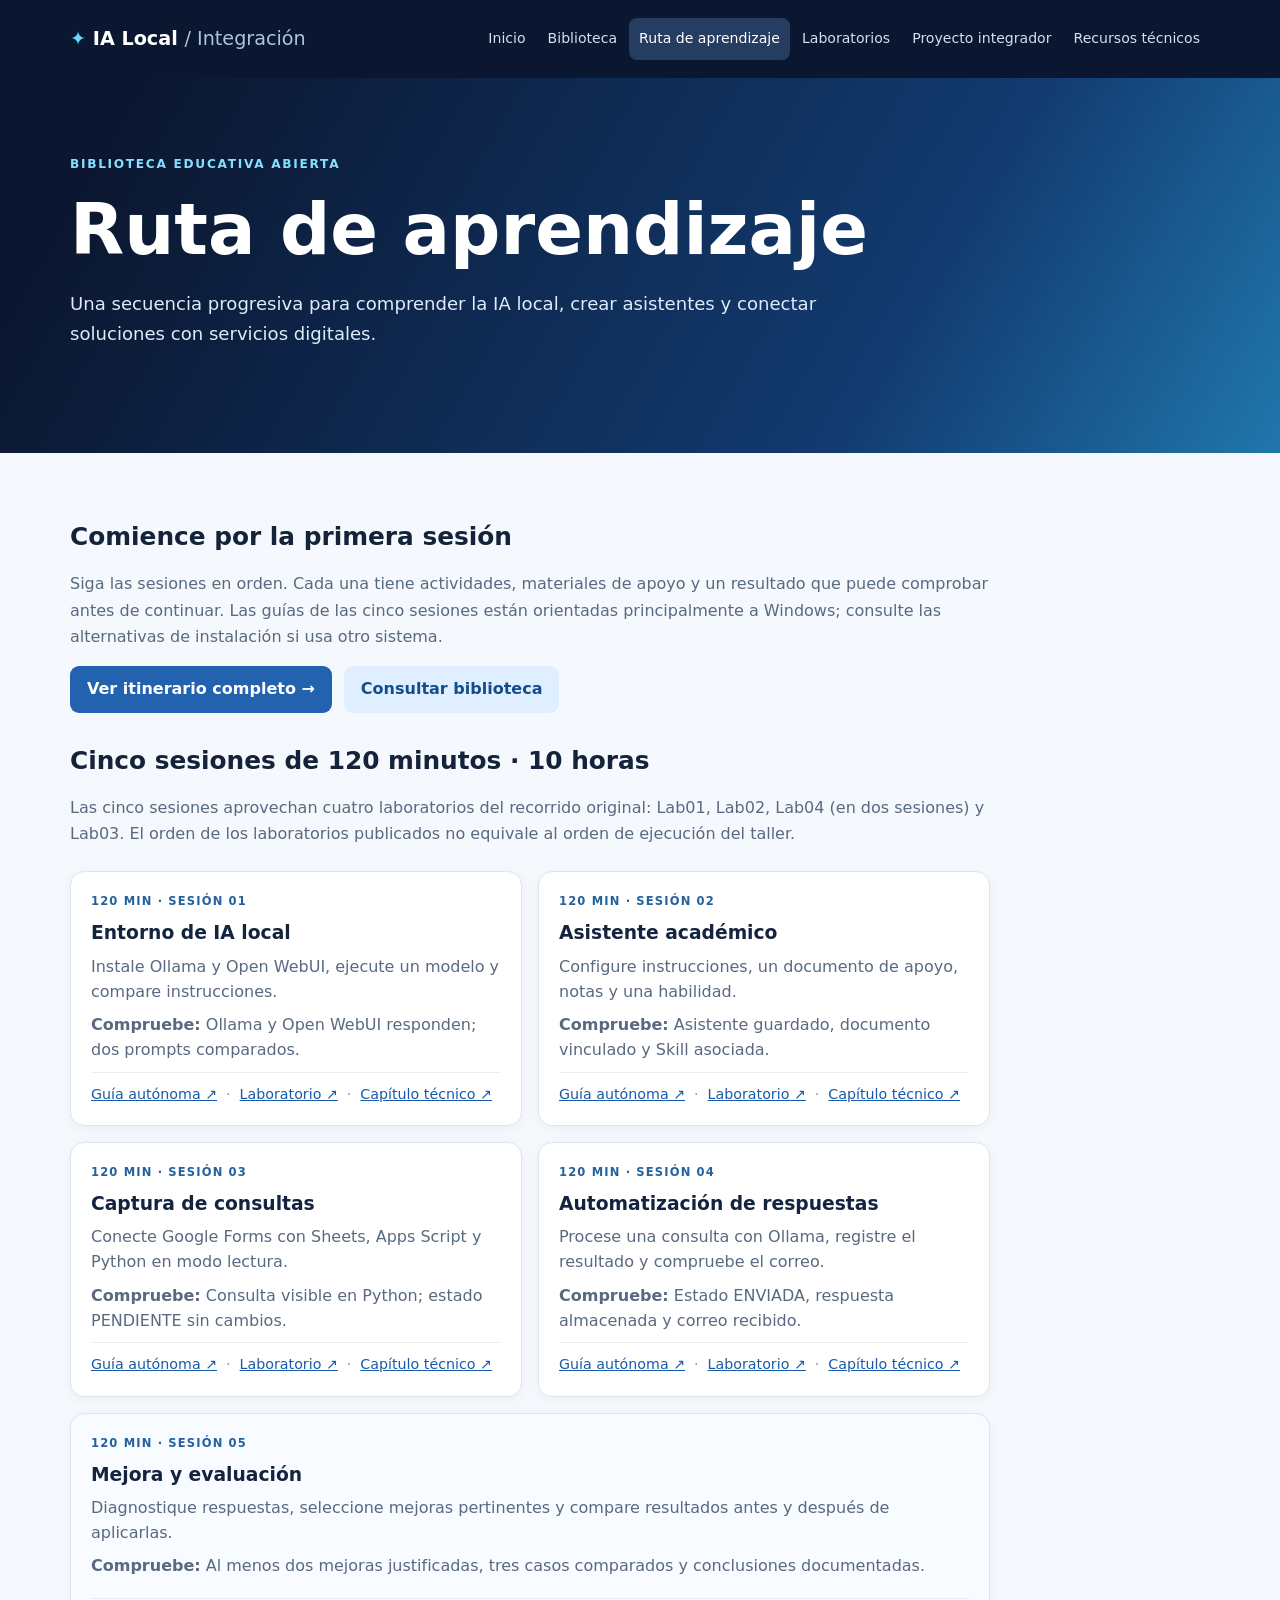
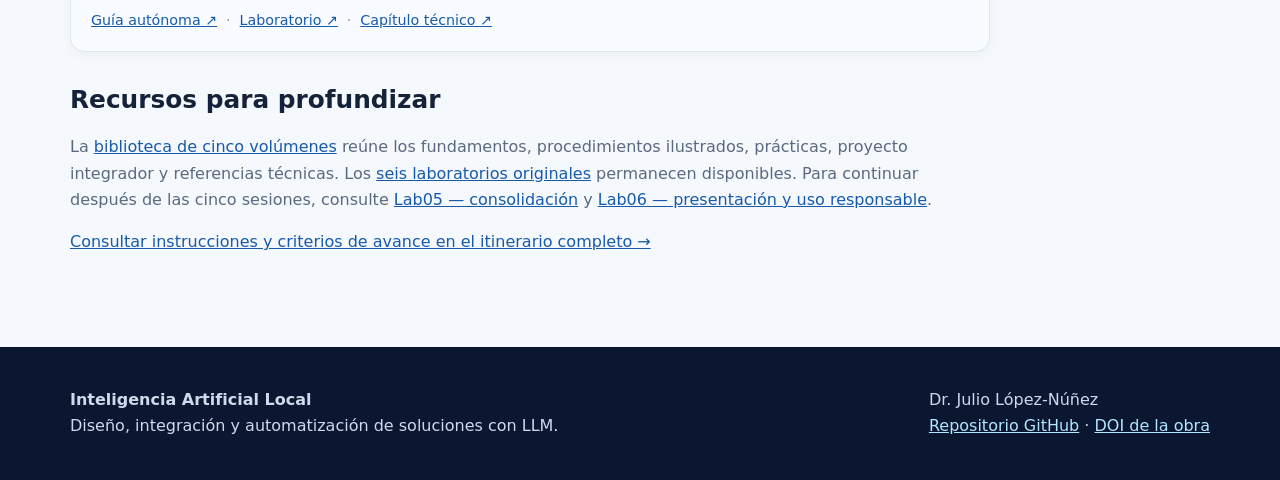
==== docs/aprendizaje.html @ 941df7d4 "docs(pages): feature standalone step-by-step session one guide" ====
<!doctype html>
<html lang="es"><head><meta charset="utf-8"><meta name="viewport" content="width=device-width,initial-scale=1">
<meta name="description" content="Inteligencia Artificial Local: manuales, laboratorios y guías para crear asistentes LLM con Ollama, Python y Google Workspace.">
<title>Ruta de aprendizaje | Inteligencia Artificial Local</title><link rel="stylesheet" href="assets/css/styles.css"></head><body>
<a class="skip" href="#main">Saltar al contenido</a>
<header class="site-header"><div class="wrap top"><a class="brand" href="index.html"><span class="logo">✦</span> IA Local <span class="mutedbrand">/ Integración</span></a><button class="toggle" aria-controls="nav" aria-expanded="false">Menú ☰</button><nav id="nav" aria-label="Navegación principal"><a href="index.html" >Inicio</a><a href="biblioteca.html" >Biblioteca</a><a href="aprendizaje.html" aria-current="page">Ruta de aprendizaje</a><a href="laboratorios.html" >Laboratorios</a><a href="proyecto.html" >Proyecto integrador</a><a href="recursos.html" >Recursos técnicos</a></nav></div></header>
<main id="main"><section class="hero"><div class="wrap"><span class="kicker">BIBLIOTECA EDUCATIVA ABIERTA</span><h1>Ruta de aprendizaje</h1><p>Una secuencia progresiva para comprender la IA local, crear asistentes y conectar soluciones con servicios digitales.</p></div></section><div class="wrap content">
<section class="intro"><h2>Comience por la primera sesión</h2><p>Siga las sesiones en orden. Cada una tiene actividades, materiales de apoyo y un resultado que puede comprobar antes de continuar. Las guías de las cinco sesiones están orientadas principalmente a Windows; consulte las alternativas de instalación si usa otro sistema.</p><div class="buttons"><a class="btn" href="https://github.com/juliopez/ia-local-integracion/blob/main/EMPEZAR_AQUI.md" target="_blank" rel="noopener noreferrer">Ver itinerario completo →</a><a class="btn alt" href="biblioteca.html">Consultar biblioteca</a></div></section>
<section class="intro" aria-labelledby="sesiones"><h2 id="sesiones">Cinco sesiones de 120 minutos · 10 horas</h2><p>Las cinco sesiones aprovechan cuatro laboratorios del recorrido original: Lab01, Lab02, Lab04 (en dos sesiones) y Lab03. El orden de los laboratorios publicados no equivale al orden de ejecución del taller.</p><div class="intensive-grid"><article class="intensive-card"><span class="intensive-num">120 MIN · SESIÓN 01</span><h3>Entorno de IA local</h3><p>Instale Ollama y Open WebUI, ejecute un modelo y compare instrucciones.</p><p><strong>Compruebe:</strong> Ollama y Open WebUI responden; dos prompts comparados.</p><p class="intensive-links links-row"><a href="https://github.com/juliopez/ia-local-integracion/blob/main/vol3_laboratorios/Guia_Autonoma_Sesion01_Windows_Paso_a_Paso.md" target="_blank" rel="noopener noreferrer">Guía autónoma ↗</a> <span class="link-sep" aria-hidden="true">·</span> <a href="https://github.com/juliopez/ia-local-integracion/blob/main/vol3_laboratorios/Lab01.md" target="_blank" rel="noopener noreferrer">Laboratorio ↗</a> <span class="link-sep" aria-hidden="true">·</span> <a href="https://github.com/juliopez/ia-local-integracion/blob/main/vol2_manual_tecnico/cap04_mt.md" target="_blank" rel="noopener noreferrer">Capítulo técnico ↗</a></p></article>
<article class="intensive-card"><span class="intensive-num">120 MIN · SESIÓN 02</span><h3>Asistente académico</h3><p>Configure instrucciones, un documento de apoyo, notas y una habilidad.</p><p><strong>Compruebe:</strong> Asistente guardado, documento vinculado y Skill asociada.</p><p class="intensive-links links-row"><a href="https://github.com/juliopez/ia-local-integracion/blob/main/vol3_laboratorios/Guia_Autonoma_Windows_Sesiones01_02.md" target="_blank" rel="noopener noreferrer">Guía autónoma ↗</a> <span class="link-sep" aria-hidden="true">·</span> <a href="https://github.com/juliopez/ia-local-integracion/blob/main/vol3_laboratorios/Lab02.md" target="_blank" rel="noopener noreferrer">Laboratorio ↗</a> <span class="link-sep" aria-hidden="true">·</span> <a href="https://github.com/juliopez/ia-local-integracion/blob/main/vol2_manual_tecnico/cap05_mt.md" target="_blank" rel="noopener noreferrer">Capítulo técnico ↗</a></p></article>
<article class="intensive-card"><span class="intensive-num">120 MIN · SESIÓN 03</span><h3>Captura de consultas</h3><p>Conecte Google Forms con Sheets, Apps Script y Python en modo lectura.</p><p><strong>Compruebe:</strong> Consulta visible en Python; estado PENDIENTE sin cambios.</p><p class="intensive-links links-row"><a href="https://github.com/juliopez/ia-local-integracion/blob/main/vol3_laboratorios/Guia_Autonoma_Sesion03_Windows.md" target="_blank" rel="noopener noreferrer">Guía autónoma ↗</a> <span class="link-sep" aria-hidden="true">·</span> <a href="https://github.com/juliopez/ia-local-integracion/blob/main/vol3_laboratorios/Lab04.md" target="_blank" rel="noopener noreferrer">Laboratorio ↗</a> <span class="link-sep" aria-hidden="true">·</span> <a href="https://github.com/juliopez/ia-local-integracion/blob/main/vol2_manual_tecnico/cap07_mt.md" target="_blank" rel="noopener noreferrer">Capítulo técnico ↗</a></p></article>
<article class="intensive-card"><span class="intensive-num">120 MIN · SESIÓN 04</span><h3>Automatización de respuestas</h3><p>Procese una consulta con Ollama, registre el resultado y compruebe el correo.</p><p><strong>Compruebe:</strong> Estado ENVIADA, respuesta almacenada y correo recibido.</p><p class="intensive-links links-row"><a href="https://github.com/juliopez/ia-local-integracion/blob/main/vol3_laboratorios/Guia_Autonoma_Sesion04_Windows.md" target="_blank" rel="noopener noreferrer">Guía autónoma ↗</a> <span class="link-sep" aria-hidden="true">·</span> <a href="https://github.com/juliopez/ia-local-integracion/blob/main/vol3_laboratorios/Lab04.md" target="_blank" rel="noopener noreferrer">Laboratorio ↗</a> <span class="link-sep" aria-hidden="true">·</span> <a href="https://github.com/juliopez/ia-local-integracion/blob/main/vol2_manual_tecnico/cap08_mt.md" target="_blank" rel="noopener noreferrer">Capítulo técnico ↗</a></p></article>
<article class="intensive-card final-session"><span class="intensive-num">120 MIN · SESIÓN 05</span><h3>Mejora y evaluación</h3><p>Diagnostique respuestas, seleccione mejoras pertinentes y compare resultados antes y después de aplicarlas.</p><p><strong>Compruebe:</strong> Al menos dos mejoras justificadas, tres casos comparados y conclusiones documentadas.</p><p class="intensive-links links-row"><a href="https://github.com/juliopez/ia-local-integracion/blob/main/vol3_laboratorios/Guia_Autonoma_Sesion05_Windows.md" target="_blank" rel="noopener noreferrer">Guía autónoma ↗</a> <span class="link-sep" aria-hidden="true">·</span> <a href="https://github.com/juliopez/ia-local-integracion/blob/main/vol3_laboratorios/Lab03.md" target="_blank" rel="noopener noreferrer">Laboratorio ↗</a> <span class="link-sep" aria-hidden="true">·</span> <a href="https://github.com/juliopez/ia-local-integracion/blob/main/vol2_manual_tecnico/cap06_mt.md" target="_blank" rel="noopener noreferrer">Capítulo técnico ↗</a></p></article></div></section>
<section class="intro"><h2>Recursos para profundizar</h2><p>La <a href="biblioteca.html">biblioteca de cinco volúmenes</a> reúne los fundamentos, procedimientos ilustrados, prácticas, proyecto integrador y referencias técnicas. Los <a href="laboratorios.html">seis laboratorios originales</a> permanecen disponibles. Para continuar después de las cinco sesiones, consulte <a href="https://github.com/juliopez/ia-local-integracion/blob/main/vol3_laboratorios/Lab05.md">Lab05 — consolidación</a> y <a href="https://github.com/juliopez/ia-local-integracion/blob/main/vol3_laboratorios/Lab06.md">Lab06 — presentación y uso responsable</a>.</p><p><a href="https://github.com/juliopez/ia-local-integracion/blob/main/EMPEZAR_AQUI.md">Consultar instrucciones y criterios de avance en el itinerario completo →</a></p></section>
</div></main>
<footer><div class="wrap foot"><p><strong>Inteligencia Artificial Local</strong><br>Diseño, integración y automatización de soluciones con LLM.</p><p>Dr. Julio López-Núñez<br><a href="https://github.com/juliopez/ia-local-integracion">Repositorio GitHub</a> · <a href="https://doi.org/10.5281/zenodo.21877028">DOI de la obra</a></p></div></footer><script src="assets/js/main.js" defer></script></body></html>
---- docs/assets/css/styles.css ----
:root{--navy:#0b1730;--blue:#2057a8;--bright:#55cbef;--ink:#14223a;--muted:#596a80;--border:#dfe7f1;--paper:#fff;--bg:#f5f8fc}*{box-sizing:border-box}html{scroll-behavior:smooth}body{margin:0;font:16px/1.65 system-ui,-apple-system,BlinkMacSystemFont,"Segoe UI",sans-serif;background:var(--bg);color:var(--ink)}a{color:#175aab}a:hover{text-decoration-thickness:2px}.wrap{width:min(1140px,calc(100% - 40px));margin:auto}.skip{position:absolute;left:-9999px;top:0;background:white;padding:12px;z-index:10}.skip:focus{left:12px}.site-header{background:#0b1730;color:#fff}.top{display:flex;align-items:center;justify-content:space-between;min-height:78px;gap:12px}.brand{text-decoration:none;color:white;white-space:nowrap;font-size:1.2rem;font-weight:800}.logo{color:#68d6ff}.mutedbrand{color:#abc4df;font-weight:500}nav{display:flex;flex-wrap:wrap;gap:2px}nav a{color:#d2dff0;padding:9px 10px;text-decoration:none;border-radius:8px;font-size:.88rem}nav a:hover,nav a[aria-current=page]{background:#243d61;color:white}.toggle{display:none;border:1px solid #536e90;color:white;background:#223a5b;padding:8px 12px;border-radius:8px;font:inherit}.hero{background:linear-gradient(120deg,#0b1730 10%,#123b70 70%,#2077ac);padding:72px 0 86px;color:white}.kicker,.eyebrow{font-size:.76rem;letter-spacing:.14em;font-weight:800;text-transform:uppercase}.kicker{color:#85dfff}.eyebrow{color:#3172ba}.hero h1{font-size:clamp(2.35rem,5.5vw,4.4rem);line-height:1.15;max-width:960px;margin:14px 0}.hero p{font-size:1.13rem;max-width:775px;color:#deebf8}.content{padding:36px 0 75px}h2{font-size:1.55rem;line-height:1.25;margin:33px 0 18px}h3{font-size:1.2rem;line-height:1.3;margin:8px 0}.lead{font-size:1.1rem;max-width:850px}.intro{max-width:920px}.intro p,.card p,.step p{color:var(--muted)}.btn,.cta{display:inline-block;font-weight:750;text-decoration:none}.btn{background:#2362af;color:white;padding:10px 17px;border-radius:9px}.btn.alt{background:#e0efff;color:#144e8a}.btn.sm{padding:8px 12px;font-size:.9rem}.buttons{display:flex;flex-wrap:wrap;gap:12px}.cards{display:grid;grid-template-columns:repeat(3,minmax(0,1fr));gap:18px}.card,.note,.resource,.volume,.step,.metrics{background:var(--paper);border:1px solid var(--border);border-radius:16px;box-shadow:0 6px 20px #15284809}.card{padding:23px;display:flex;flex-direction:column}.card p{flex:1}.cta{margin-top:auto}.card:hover{box-shadow:0 12px 24px #1533541a;transform:translateY(-2px);transition:.2s}.metrics{display:flex;justify-content:space-around;gap:10px;padding:22px;margin:28px 0}.metrics>div{display:flex;flex-direction:column;text-align:center}.metrics strong{font-size:2rem;line-height:1.2;color:#195ea9}.metrics span{color:var(--muted);font-size:.88rem}.volume{padding:23px;margin:20px 0 30px}.volumehead{display:flex;align-items:center;gap:25px}.volumehead img{width:145px;max-height:220px;object-fit:contain;border-radius:8px}.volumehead h2{margin:5px 0}.resources{display:grid;grid-template-columns:repeat(2,minmax(0,1fr));gap:12px;margin-top:20px}.resource{padding:13px 15px}.resource a{font-weight:650;text-decoration:none}.resource a:hover{text-decoration:underline}.step{padding:20px;display:flex;gap:23px;margin:14px 0;align-items:start}.step h2{margin:0}.number{flex:none;background:#e3f2ff;color:#1461a9;font-weight:850;border-radius:12px;padding:11px}.note{background:#e7f3ff;padding:20px;margin:25px 0}.project li{padding:7px 0}footer{background:#0b1730;color:#ccdaeb;padding:24px 0}footer a{color:#b0e6ff}.foot{display:flex;flex-wrap:wrap;justify-content:space-between;gap:22px}@media(max-width:1000px){.top{flex-wrap:wrap;padding:14px 0}.toggle{display:block;margin-left:auto}nav{width:100%;display:none;flex-direction:column}nav.open{display:flex}.cards{grid-template-columns:repeat(2,minmax(0,1fr))}}@media(max-width:650px){.hero{padding:48px 0}.cards,.resources{grid-template-columns:1fr}.volumehead{align-items:flex-start;flex-direction:column}.metrics{flex-wrap:wrap}.metrics>div{min-width:85px}.step{gap:12px}}

/* Ruta intensiva de cinco sesiones: tarjetas responsive independientes */
.intensive-grid{display:grid;grid-template-columns:repeat(2,minmax(0,1fr));gap:16px;margin:24px 0 18px}
.intensive-card{padding:20px;border:1px solid #dce5f0;border-radius:14px;background:#fff;box-shadow:0 3px 14px rgba(24,47,83,.04);display:flex;flex-direction:column;gap:9px;min-width:0}
.intensive-num{font-size:.72rem;letter-spacing:.1em;font-weight:800;color:#24619d}
.intensive-card h3{font-size:1.17rem;line-height:1.35;margin:0;color:#15243e}
.intensive-card p{margin:0;line-height:1.55}
.intensive-links{margin-top:auto!important;padding-top:10px;display:flex;flex-direction:column;gap:5px;border-top:1px solid #e9edf4;font-size:.89rem}
.intensive-links span{color:#63758a}
.intensive-footnote{font-size:.93rem;color:#596a80}
@media(max-width:640px){.intensive-grid{grid-template-columns:1fr}.intensive-card{padding:17px}}

/* Mejoras de navegación y presentación del itinerario */
.intensive-links.links-row{display:flex;flex-flow:row wrap;align-items:center;gap:5px 9px}
.links-row .link-sep{color:#8494a9}
.final-session{grid-column:1/-1;background:#f8fbff}
.final-session .intensive-links{margin-top:10px!important}
@media(max-width:640px){.final-session{grid-column:auto}.intensive-links.links-row{gap:4px 8px}}

/* Tabla compacta para modos de ejecución en Recursos técnicos */
.table-scroll{overflow-x:auto;margin:16px 0 20px}
.mode-table{width:100%;border-collapse:collapse;background:#fff;font-size:.93rem;line-height:1.5}
.mode-table th,.mode-table td{padding:12px 14px;text-align:left;vertical-align:top;border:1px solid var(--border)}
.mode-table th{background:#e8f1fb;color:var(--ink);font-weight:750}
.mode-table code{white-space:nowrap;font-size:.88em}
@media(max-width:640px){.mode-table{min-width:600px}}
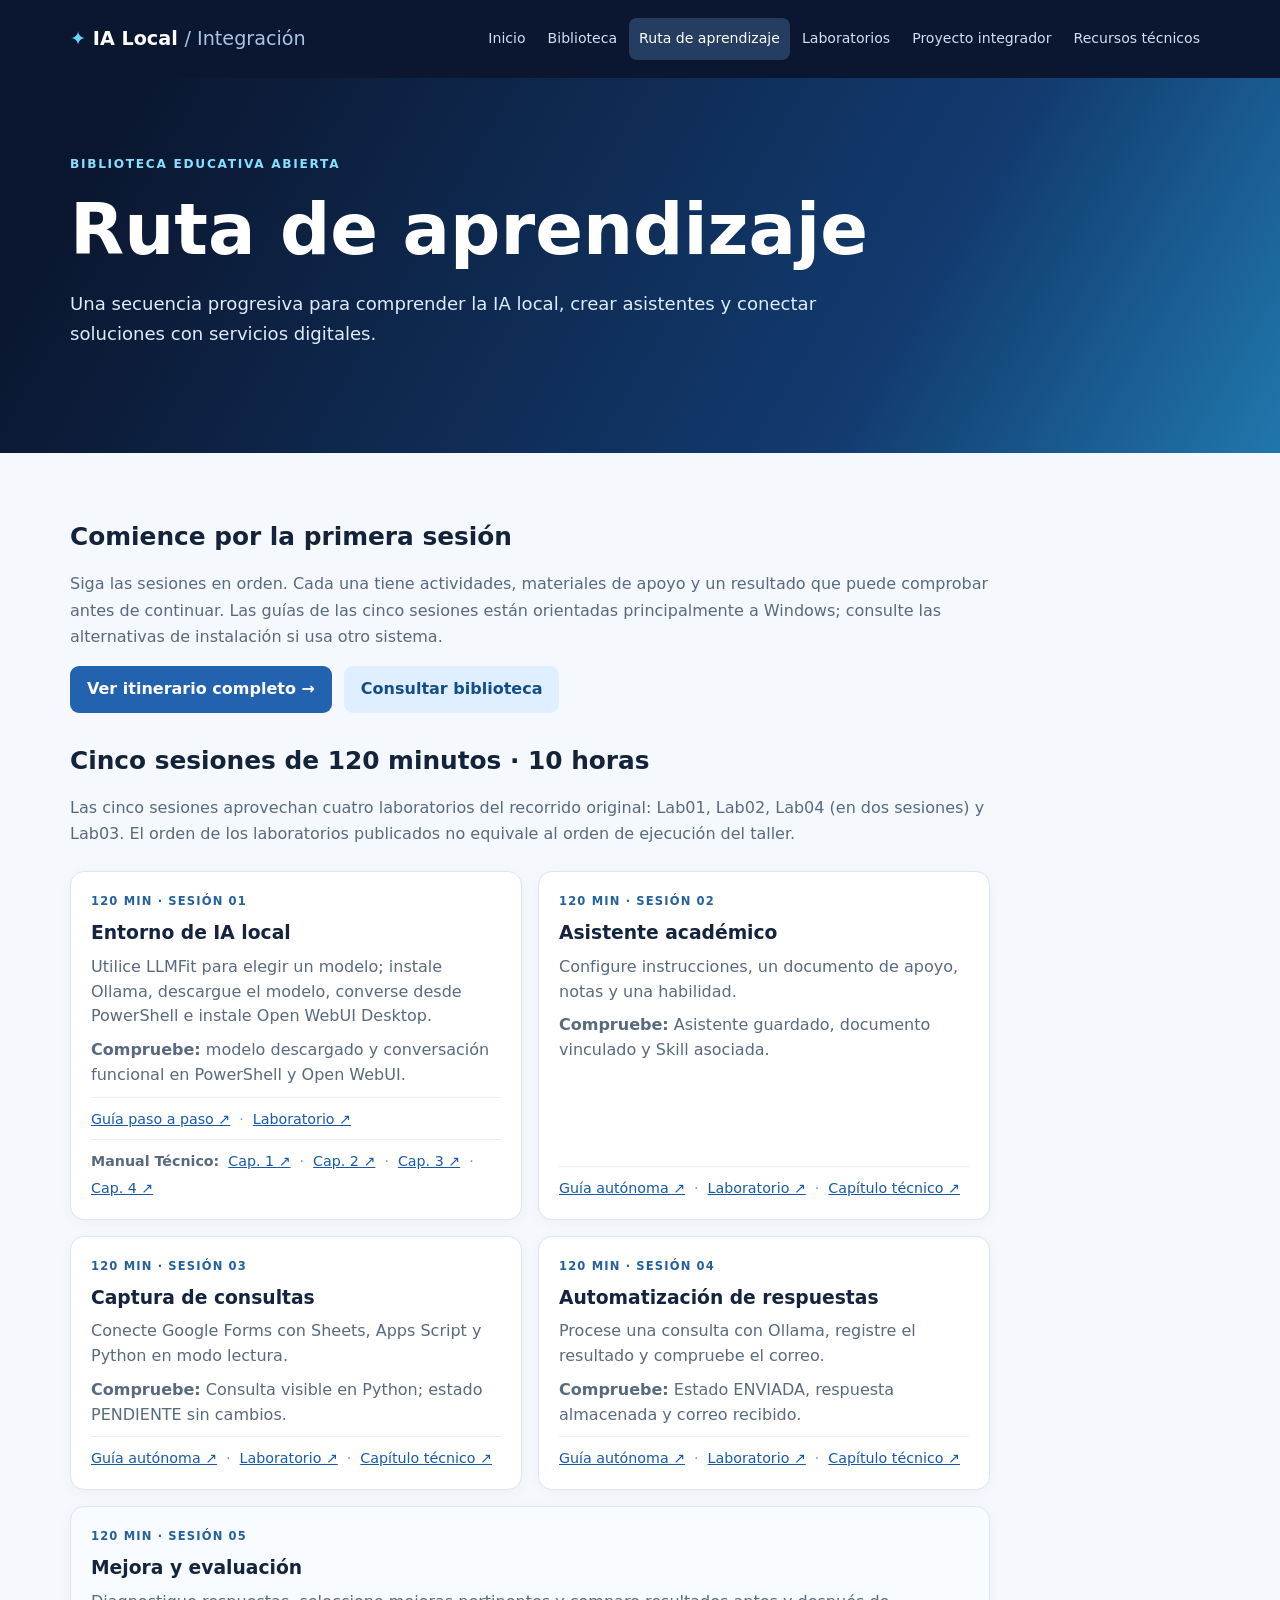
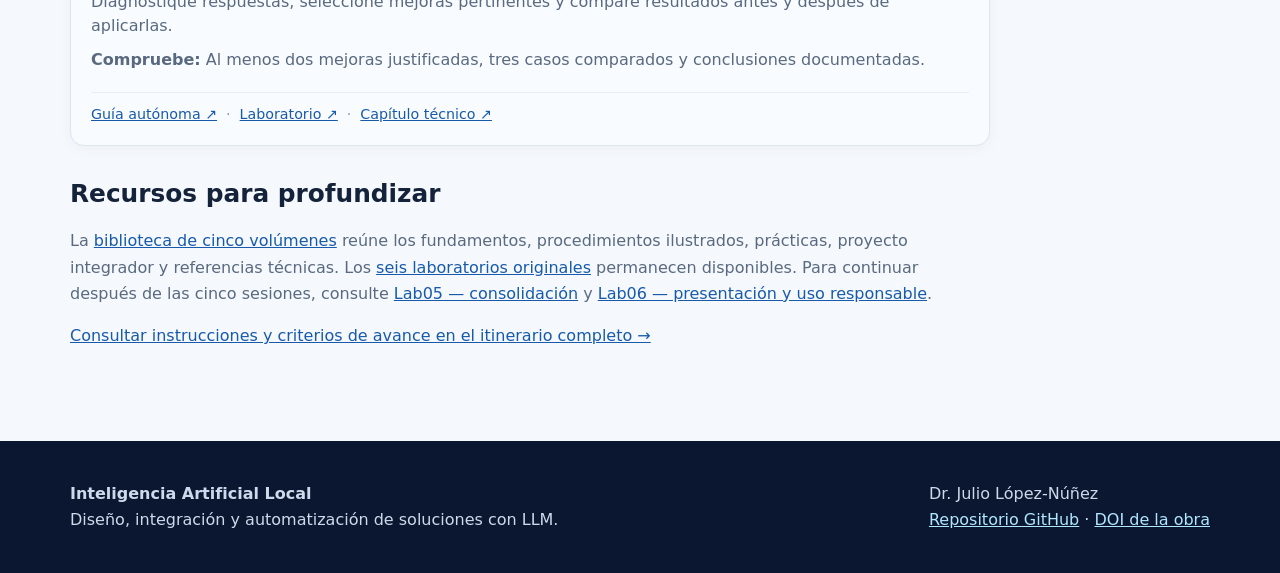
==== commit 26a8db6d: "docs(pages): align session 1 with six-stage walkthrough and technical chapters 1-4" ====
--- a/docs/aprendizaje.html
+++ b/docs/aprendizaje.html
@@ -6,7 +6,7 @@
 <header class="site-header"><div class="wrap top"><a class="brand" href="index.html"><span class="logo">✦</span> IA Local <span class="mutedbrand">/ Integración</span></a><button class="toggle" aria-controls="nav" aria-expanded="false">Menú ☰</button><nav id="nav" aria-label="Navegación principal"><a href="index.html" >Inicio</a><a href="biblioteca.html" >Biblioteca</a><a href="aprendizaje.html" aria-current="page">Ruta de aprendizaje</a><a href="laboratorios.html" >Laboratorios</a><a href="proyecto.html" >Proyecto integrador</a><a href="recursos.html" >Recursos técnicos</a></nav></div></header>
 <main id="main"><section class="hero"><div class="wrap"><span class="kicker">BIBLIOTECA EDUCATIVA ABIERTA</span><h1>Ruta de aprendizaje</h1><p>Una secuencia progresiva para comprender la IA local, crear asistentes y conectar soluciones con servicios digitales.</p></div></section><div class="wrap content">
 <section class="intro"><h2>Comience por la primera sesión</h2><p>Siga las sesiones en orden. Cada una tiene actividades, materiales de apoyo y un resultado que puede comprobar antes de continuar. Las guías de las cinco sesiones están orientadas principalmente a Windows; consulte las alternativas de instalación si usa otro sistema.</p><div class="buttons"><a class="btn" href="https://github.com/juliopez/ia-local-integracion/blob/main/EMPEZAR_AQUI.md" target="_blank" rel="noopener noreferrer">Ver itinerario completo →</a><a class="btn alt" href="biblioteca.html">Consultar biblioteca</a></div></section>
-<section class="intro" aria-labelledby="sesiones"><h2 id="sesiones">Cinco sesiones de 120 minutos · 10 horas</h2><p>Las cinco sesiones aprovechan cuatro laboratorios del recorrido original: Lab01, Lab02, Lab04 (en dos sesiones) y Lab03. El orden de los laboratorios publicados no equivale al orden de ejecución del taller.</p><div class="intensive-grid"><article class="intensive-card"><span class="intensive-num">120 MIN · SESIÓN 01</span><h3>Entorno de IA local</h3><p>Instale Ollama y Open WebUI, ejecute un modelo y compare instrucciones.</p><p><strong>Compruebe:</strong> Ollama y Open WebUI responden; dos prompts comparados.</p><p class="intensive-links links-row"><a href="https://github.com/juliopez/ia-local-integracion/blob/main/vol3_laboratorios/Guia_Autonoma_Sesion01_Windows_Paso_a_Paso.md" target="_blank" rel="noopener noreferrer">Guía autónoma ↗</a> <span class="link-sep" aria-hidden="true">·</span> <a href="https://github.com/juliopez/ia-local-integracion/blob/main/vol3_laboratorios/Lab01.md" target="_blank" rel="noopener noreferrer">Laboratorio ↗</a> <span class="link-sep" aria-hidden="true">·</span> <a href="https://github.com/juliopez/ia-local-integracion/blob/main/vol2_manual_tecnico/cap04_mt.md" target="_blank" rel="noopener noreferrer">Capítulo técnico ↗</a></p></article>
+<section class="intro" aria-labelledby="sesiones"><h2 id="sesiones">Cinco sesiones de 120 minutos · 10 horas</h2><p>Las cinco sesiones aprovechan cuatro laboratorios del recorrido original: Lab01, Lab02, Lab04 (en dos sesiones) y Lab03. El orden de los laboratorios publicados no equivale al orden de ejecución del taller.</p><div class="intensive-grid"><article class="intensive-card"><span class="intensive-num">120 MIN · SESIÓN 01</span><h3>Entorno de IA local</h3><p>Utilice LLMFit para elegir un modelo; instale Ollama, descargue el modelo, converse desde PowerShell e instale Open WebUI Desktop.</p><p><strong>Compruebe:</strong> modelo descargado y conversación funcional en PowerShell y Open WebUI.</p><p class="intensive-links links-row"><a href="https://github.com/juliopez/ia-local-integracion/blob/main/vol3_laboratorios/Guia_Autonoma_Sesion01_Windows_Paso_a_Paso.md" target="_blank" rel="noopener noreferrer">Guía paso a paso ↗</a> <span class="link-sep" aria-hidden="true">·</span> <a href="https://github.com/juliopez/ia-local-integracion/blob/main/vol3_laboratorios/Lab01.md" target="_blank" rel="noopener noreferrer">Laboratorio ↗</a> </p><p class="intensive-links links-row"><strong>Manual Técnico:</strong> <a href="https://github.com/juliopez/ia-local-integracion/blob/main/vol2_manual_tecnico/cap01_mt.md" target="_blank" rel="noopener noreferrer">Cap. 1 ↗</a> <span class="link-sep" aria-hidden="true">·</span> <a href="https://github.com/juliopez/ia-local-integracion/blob/main/vol2_manual_tecnico/cap02_mt.md" target="_blank" rel="noopener noreferrer">Cap. 2 ↗</a> <span class="link-sep" aria-hidden="true">·</span> <a href="https://github.com/juliopez/ia-local-integracion/blob/main/vol2_manual_tecnico/cap03_mt.md" target="_blank" rel="noopener noreferrer">Cap. 3 ↗</a> <span class="link-sep" aria-hidden="true">·</span> <a href="https://github.com/juliopez/ia-local-integracion/blob/main/vol2_manual_tecnico/cap04_mt.md" target="_blank" rel="noopener noreferrer">Cap. 4 ↗</a></p></article>
 <article class="intensive-card"><span class="intensive-num">120 MIN · SESIÓN 02</span><h3>Asistente académico</h3><p>Configure instrucciones, un documento de apoyo, notas y una habilidad.</p><p><strong>Compruebe:</strong> Asistente guardado, documento vinculado y Skill asociada.</p><p class="intensive-links links-row"><a href="https://github.com/juliopez/ia-local-integracion/blob/main/vol3_laboratorios/Guia_Autonoma_Windows_Sesiones01_02.md" target="_blank" rel="noopener noreferrer">Guía autónoma ↗</a> <span class="link-sep" aria-hidden="true">·</span> <a href="https://github.com/juliopez/ia-local-integracion/blob/main/vol3_laboratorios/Lab02.md" target="_blank" rel="noopener noreferrer">Laboratorio ↗</a> <span class="link-sep" aria-hidden="true">·</span> <a href="https://github.com/juliopez/ia-local-integracion/blob/main/vol2_manual_tecnico/cap05_mt.md" target="_blank" rel="noopener noreferrer">Capítulo técnico ↗</a></p></article>
 <article class="intensive-card"><span class="intensive-num">120 MIN · SESIÓN 03</span><h3>Captura de consultas</h3><p>Conecte Google Forms con Sheets, Apps Script y Python en modo lectura.</p><p><strong>Compruebe:</strong> Consulta visible en Python; estado PENDIENTE sin cambios.</p><p class="intensive-links links-row"><a href="https://github.com/juliopez/ia-local-integracion/blob/main/vol3_laboratorios/Guia_Autonoma_Sesion03_Windows.md" target="_blank" rel="noopener noreferrer">Guía autónoma ↗</a> <span class="link-sep" aria-hidden="true">·</span> <a href="https://github.com/juliopez/ia-local-integracion/blob/main/vol3_laboratorios/Lab04.md" target="_blank" rel="noopener noreferrer">Laboratorio ↗</a> <span class="link-sep" aria-hidden="true">·</span> <a href="https://github.com/juliopez/ia-local-integracion/blob/main/vol2_manual_tecnico/cap07_mt.md" target="_blank" rel="noopener noreferrer">Capítulo técnico ↗</a></p></article>
 <article class="intensive-card"><span class="intensive-num">120 MIN · SESIÓN 04</span><h3>Automatización de respuestas</h3><p>Procese una consulta con Ollama, registre el resultado y compruebe el correo.</p><p><strong>Compruebe:</strong> Estado ENVIADA, respuesta almacenada y correo recibido.</p><p class="intensive-links links-row"><a href="https://github.com/juliopez/ia-local-integracion/blob/main/vol3_laboratorios/Guia_Autonoma_Sesion04_Windows.md" target="_blank" rel="noopener noreferrer">Guía autónoma ↗</a> <span class="link-sep" aria-hidden="true">·</span> <a href="https://github.com/juliopez/ia-local-integracion/blob/main/vol3_laboratorios/Lab04.md" target="_blank" rel="noopener noreferrer">Laboratorio ↗</a> <span class="link-sep" aria-hidden="true">·</span> <a href="https://github.com/juliopez/ia-local-integracion/blob/main/vol2_manual_tecnico/cap08_mt.md" target="_blank" rel="noopener noreferrer">Capítulo técnico ↗</a></p></article>
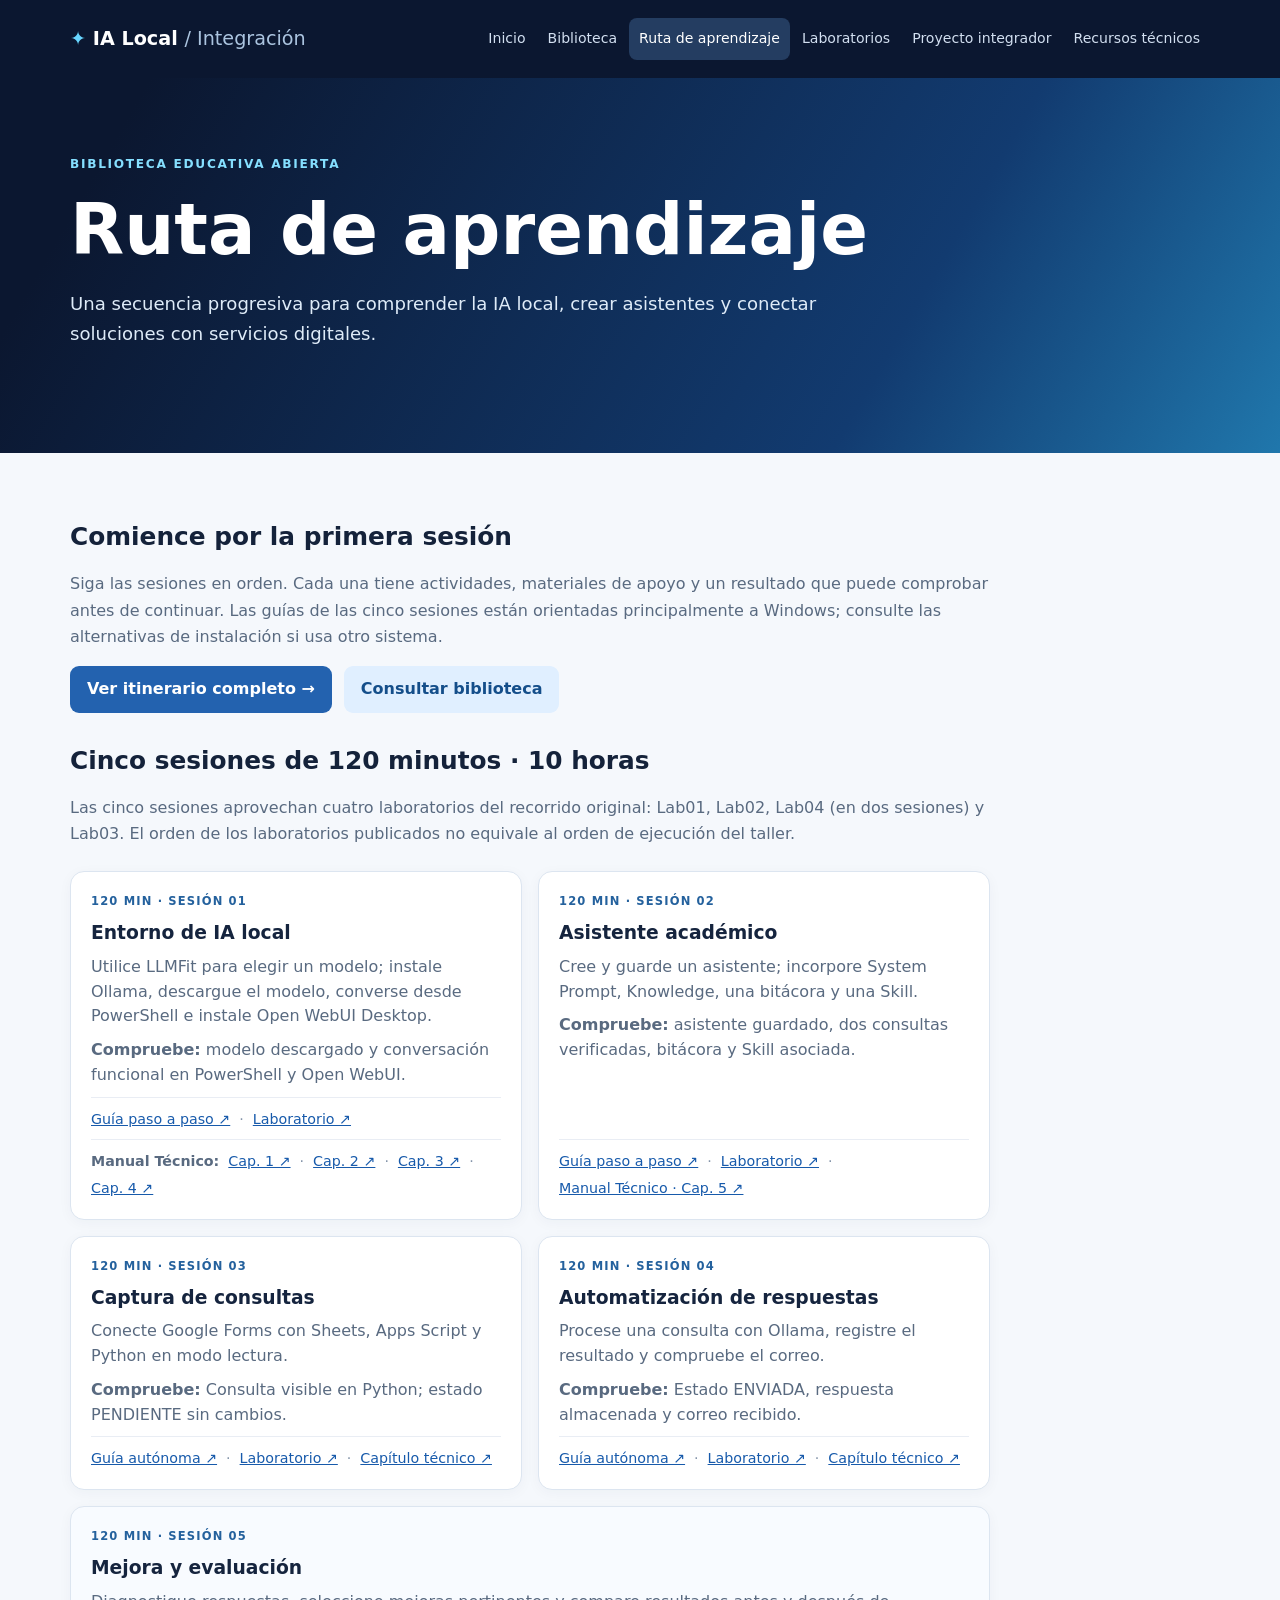
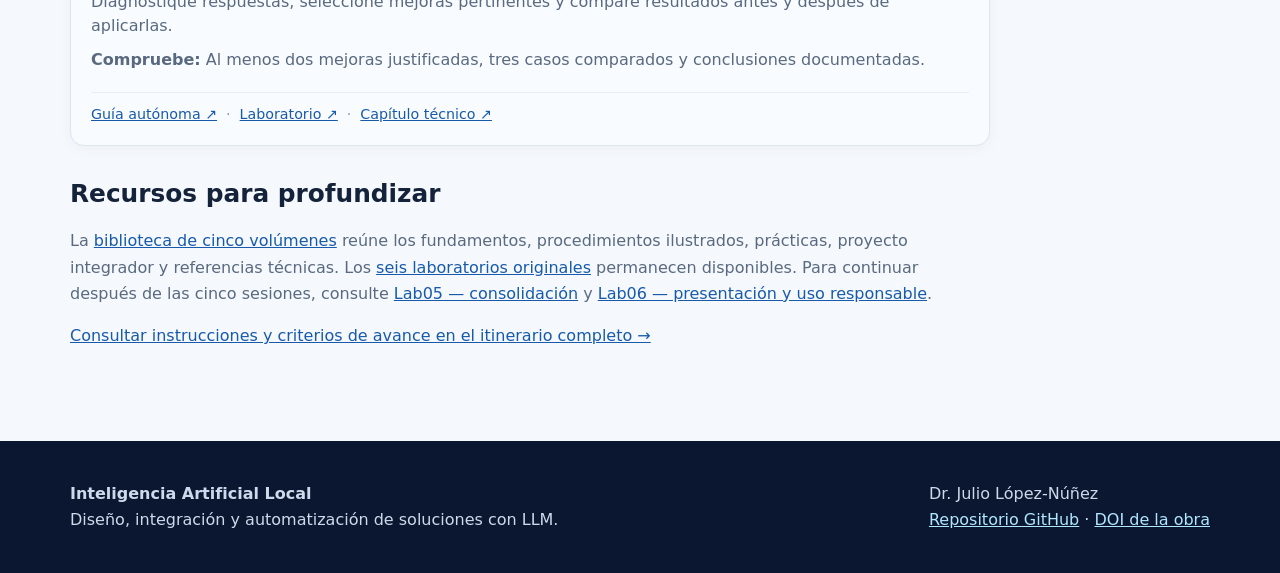
==== commit 03bda338: "docs(pages): link session two to standalone guided walkthrough and technical chapter five" ====
--- a/docs/aprendizaje.html
+++ b/docs/aprendizaje.html
@@ -7,7 +7,7 @@
 <main id="main"><section class="hero"><div class="wrap"><span class="kicker">BIBLIOTECA EDUCATIVA ABIERTA</span><h1>Ruta de aprendizaje</h1><p>Una secuencia progresiva para comprender la IA local, crear asistentes y conectar soluciones con servicios digitales.</p></div></section><div class="wrap content">
 <section class="intro"><h2>Comience por la primera sesión</h2><p>Siga las sesiones en orden. Cada una tiene actividades, materiales de apoyo y un resultado que puede comprobar antes de continuar. Las guías de las cinco sesiones están orientadas principalmente a Windows; consulte las alternativas de instalación si usa otro sistema.</p><div class="buttons"><a class="btn" href="https://github.com/juliopez/ia-local-integracion/blob/main/EMPEZAR_AQUI.md" target="_blank" rel="noopener noreferrer">Ver itinerario completo →</a><a class="btn alt" href="biblioteca.html">Consultar biblioteca</a></div></section>
 <section class="intro" aria-labelledby="sesiones"><h2 id="sesiones">Cinco sesiones de 120 minutos · 10 horas</h2><p>Las cinco sesiones aprovechan cuatro laboratorios del recorrido original: Lab01, Lab02, Lab04 (en dos sesiones) y Lab03. El orden de los laboratorios publicados no equivale al orden de ejecución del taller.</p><div class="intensive-grid"><article class="intensive-card"><span class="intensive-num">120 MIN · SESIÓN 01</span><h3>Entorno de IA local</h3><p>Utilice LLMFit para elegir un modelo; instale Ollama, descargue el modelo, converse desde PowerShell e instale Open WebUI Desktop.</p><p><strong>Compruebe:</strong> modelo descargado y conversación funcional en PowerShell y Open WebUI.</p><p class="intensive-links links-row"><a href="https://github.com/juliopez/ia-local-integracion/blob/main/vol3_laboratorios/Guia_Autonoma_Sesion01_Windows_Paso_a_Paso.md" target="_blank" rel="noopener noreferrer">Guía paso a paso ↗</a> <span class="link-sep" aria-hidden="true">·</span> <a href="https://github.com/juliopez/ia-local-integracion/blob/main/vol3_laboratorios/Lab01.md" target="_blank" rel="noopener noreferrer">Laboratorio ↗</a> </p><p class="intensive-links links-row"><strong>Manual Técnico:</strong> <a href="https://github.com/juliopez/ia-local-integracion/blob/main/vol2_manual_tecnico/cap01_mt.md" target="_blank" rel="noopener noreferrer">Cap. 1 ↗</a> <span class="link-sep" aria-hidden="true">·</span> <a href="https://github.com/juliopez/ia-local-integracion/blob/main/vol2_manual_tecnico/cap02_mt.md" target="_blank" rel="noopener noreferrer">Cap. 2 ↗</a> <span class="link-sep" aria-hidden="true">·</span> <a href="https://github.com/juliopez/ia-local-integracion/blob/main/vol2_manual_tecnico/cap03_mt.md" target="_blank" rel="noopener noreferrer">Cap. 3 ↗</a> <span class="link-sep" aria-hidden="true">·</span> <a href="https://github.com/juliopez/ia-local-integracion/blob/main/vol2_manual_tecnico/cap04_mt.md" target="_blank" rel="noopener noreferrer">Cap. 4 ↗</a></p></article>
-<article class="intensive-card"><span class="intensive-num">120 MIN · SESIÓN 02</span><h3>Asistente académico</h3><p>Configure instrucciones, un documento de apoyo, notas y una habilidad.</p><p><strong>Compruebe:</strong> Asistente guardado, documento vinculado y Skill asociada.</p><p class="intensive-links links-row"><a href="https://github.com/juliopez/ia-local-integracion/blob/main/vol3_laboratorios/Guia_Autonoma_Windows_Sesiones01_02.md" target="_blank" rel="noopener noreferrer">Guía autónoma ↗</a> <span class="link-sep" aria-hidden="true">·</span> <a href="https://github.com/juliopez/ia-local-integracion/blob/main/vol3_laboratorios/Lab02.md" target="_blank" rel="noopener noreferrer">Laboratorio ↗</a> <span class="link-sep" aria-hidden="true">·</span> <a href="https://github.com/juliopez/ia-local-integracion/blob/main/vol2_manual_tecnico/cap05_mt.md" target="_blank" rel="noopener noreferrer">Capítulo técnico ↗</a></p></article>
+<article class="intensive-card"><span class="intensive-num">120 MIN · SESIÓN 02</span><h3>Asistente académico</h3><p>Cree y guarde un asistente; incorpore System Prompt, Knowledge, una bitácora y una Skill.</p><p><strong>Compruebe:</strong> asistente guardado, dos consultas verificadas, bitácora y Skill asociada.</p><p class="intensive-links links-row"><a href="https://github.com/juliopez/ia-local-integracion/blob/main/vol3_laboratorios/Guia_Autonoma_Sesion02_Windows_Paso_a_Paso.md" target="_blank" rel="noopener noreferrer">Guía paso a paso ↗</a> <span class="link-sep" aria-hidden="true">·</span> <a href="https://github.com/juliopez/ia-local-integracion/blob/main/vol3_laboratorios/Lab02.md" target="_blank" rel="noopener noreferrer">Laboratorio ↗</a> <span class="link-sep" aria-hidden="true">·</span> <a href="https://github.com/juliopez/ia-local-integracion/blob/main/vol2_manual_tecnico/cap05_mt.md" target="_blank" rel="noopener noreferrer">Manual Técnico · Cap. 5 ↗</a></p></article>
 <article class="intensive-card"><span class="intensive-num">120 MIN · SESIÓN 03</span><h3>Captura de consultas</h3><p>Conecte Google Forms con Sheets, Apps Script y Python en modo lectura.</p><p><strong>Compruebe:</strong> Consulta visible en Python; estado PENDIENTE sin cambios.</p><p class="intensive-links links-row"><a href="https://github.com/juliopez/ia-local-integracion/blob/main/vol3_laboratorios/Guia_Autonoma_Sesion03_Windows.md" target="_blank" rel="noopener noreferrer">Guía autónoma ↗</a> <span class="link-sep" aria-hidden="true">·</span> <a href="https://github.com/juliopez/ia-local-integracion/blob/main/vol3_laboratorios/Lab04.md" target="_blank" rel="noopener noreferrer">Laboratorio ↗</a> <span class="link-sep" aria-hidden="true">·</span> <a href="https://github.com/juliopez/ia-local-integracion/blob/main/vol2_manual_tecnico/cap07_mt.md" target="_blank" rel="noopener noreferrer">Capítulo técnico ↗</a></p></article>
 <article class="intensive-card"><span class="intensive-num">120 MIN · SESIÓN 04</span><h3>Automatización de respuestas</h3><p>Procese una consulta con Ollama, registre el resultado y compruebe el correo.</p><p><strong>Compruebe:</strong> Estado ENVIADA, respuesta almacenada y correo recibido.</p><p class="intensive-links links-row"><a href="https://github.com/juliopez/ia-local-integracion/blob/main/vol3_laboratorios/Guia_Autonoma_Sesion04_Windows.md" target="_blank" rel="noopener noreferrer">Guía autónoma ↗</a> <span class="link-sep" aria-hidden="true">·</span> <a href="https://github.com/juliopez/ia-local-integracion/blob/main/vol3_laboratorios/Lab04.md" target="_blank" rel="noopener noreferrer">Laboratorio ↗</a> <span class="link-sep" aria-hidden="true">·</span> <a href="https://github.com/juliopez/ia-local-integracion/blob/main/vol2_manual_tecnico/cap08_mt.md" target="_blank" rel="noopener noreferrer">Capítulo técnico ↗</a></p></article>
 <article class="intensive-card final-session"><span class="intensive-num">120 MIN · SESIÓN 05</span><h3>Mejora y evaluación</h3><p>Diagnostique respuestas, seleccione mejoras pertinentes y compare resultados antes y después de aplicarlas.</p><p><strong>Compruebe:</strong> Al menos dos mejoras justificadas, tres casos comparados y conclusiones documentadas.</p><p class="intensive-links links-row"><a href="https://github.com/juliopez/ia-local-integracion/blob/main/vol3_laboratorios/Guia_Autonoma_Sesion05_Windows.md" target="_blank" rel="noopener noreferrer">Guía autónoma ↗</a> <span class="link-sep" aria-hidden="true">·</span> <a href="https://github.com/juliopez/ia-local-integracion/blob/main/vol3_laboratorios/Lab03.md" target="_blank" rel="noopener noreferrer">Laboratorio ↗</a> <span class="link-sep" aria-hidden="true">·</span> <a href="https://github.com/juliopez/ia-local-integracion/blob/main/vol2_manual_tecnico/cap06_mt.md" target="_blank" rel="noopener noreferrer">Capítulo técnico ↗</a></p></article></div></section>
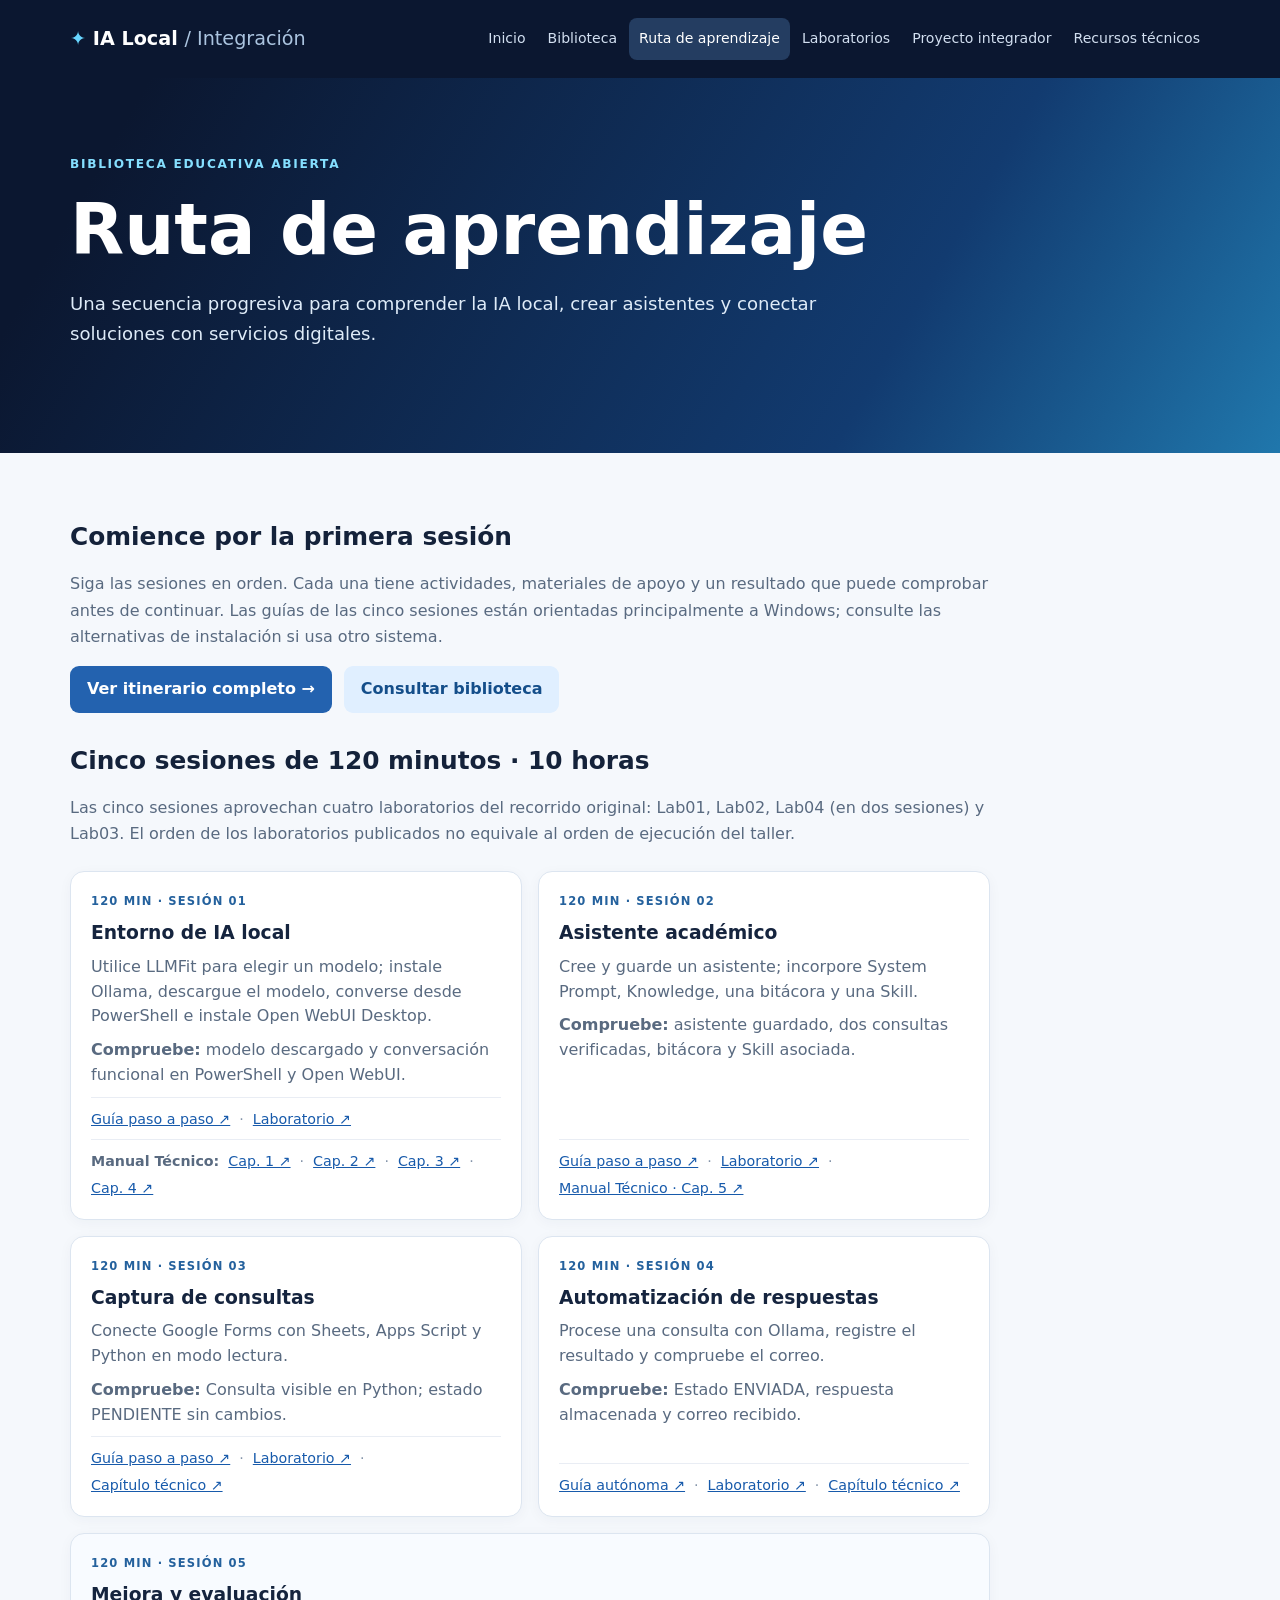
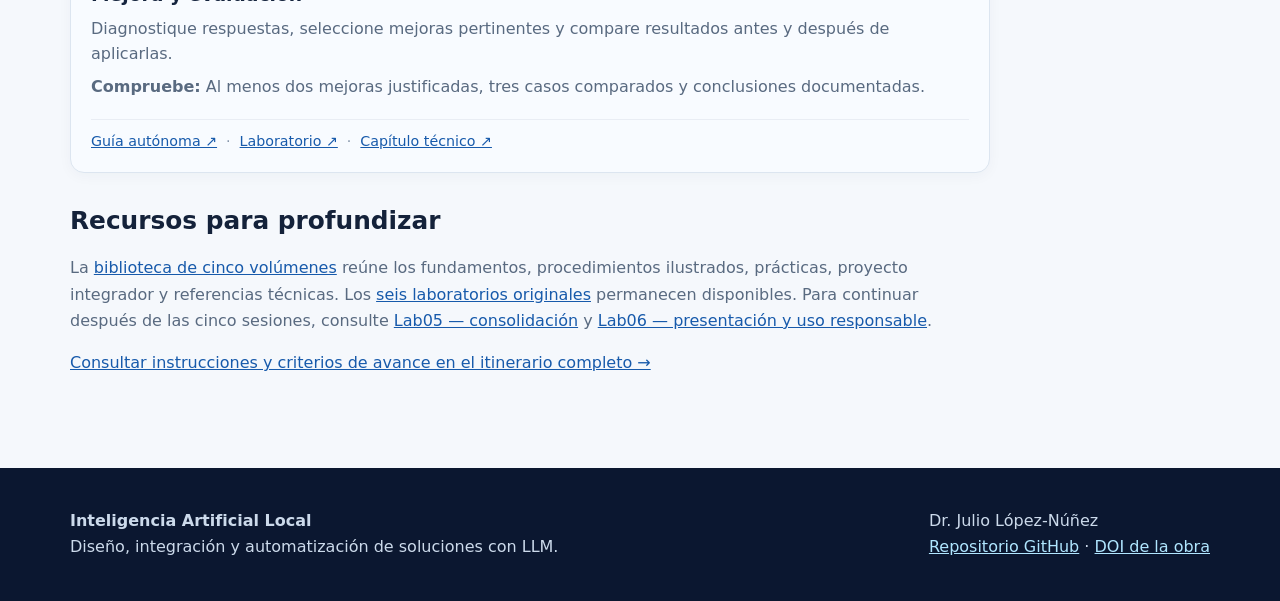
==== commit e83006e2: "docs: point session three navigation to self-contained beginner walkthrough" ====
--- a/docs/aprendizaje.html
+++ b/docs/aprendizaje.html
@@ -8,7 +8,7 @@
 <section class="intro"><h2>Comience por la primera sesión</h2><p>Siga las sesiones en orden. Cada una tiene actividades, materiales de apoyo y un resultado que puede comprobar antes de continuar. Las guías de las cinco sesiones están orientadas principalmente a Windows; consulte las alternativas de instalación si usa otro sistema.</p><div class="buttons"><a class="btn" href="https://github.com/juliopez/ia-local-integracion/blob/main/EMPEZAR_AQUI.md" target="_blank" rel="noopener noreferrer">Ver itinerario completo →</a><a class="btn alt" href="biblioteca.html">Consultar biblioteca</a></div></section>
 <section class="intro" aria-labelledby="sesiones"><h2 id="sesiones">Cinco sesiones de 120 minutos · 10 horas</h2><p>Las cinco sesiones aprovechan cuatro laboratorios del recorrido original: Lab01, Lab02, Lab04 (en dos sesiones) y Lab03. El orden de los laboratorios publicados no equivale al orden de ejecución del taller.</p><div class="intensive-grid"><article class="intensive-card"><span class="intensive-num">120 MIN · SESIÓN 01</span><h3>Entorno de IA local</h3><p>Utilice LLMFit para elegir un modelo; instale Ollama, descargue el modelo, converse desde PowerShell e instale Open WebUI Desktop.</p><p><strong>Compruebe:</strong> modelo descargado y conversación funcional en PowerShell y Open WebUI.</p><p class="intensive-links links-row"><a href="https://github.com/juliopez/ia-local-integracion/blob/main/vol3_laboratorios/Guia_Autonoma_Sesion01_Windows_Paso_a_Paso.md" target="_blank" rel="noopener noreferrer">Guía paso a paso ↗</a> <span class="link-sep" aria-hidden="true">·</span> <a href="https://github.com/juliopez/ia-local-integracion/blob/main/vol3_laboratorios/Lab01.md" target="_blank" rel="noopener noreferrer">Laboratorio ↗</a> </p><p class="intensive-links links-row"><strong>Manual Técnico:</strong> <a href="https://github.com/juliopez/ia-local-integracion/blob/main/vol2_manual_tecnico/cap01_mt.md" target="_blank" rel="noopener noreferrer">Cap. 1 ↗</a> <span class="link-sep" aria-hidden="true">·</span> <a href="https://github.com/juliopez/ia-local-integracion/blob/main/vol2_manual_tecnico/cap02_mt.md" target="_blank" rel="noopener noreferrer">Cap. 2 ↗</a> <span class="link-sep" aria-hidden="true">·</span> <a href="https://github.com/juliopez/ia-local-integracion/blob/main/vol2_manual_tecnico/cap03_mt.md" target="_blank" rel="noopener noreferrer">Cap. 3 ↗</a> <span class="link-sep" aria-hidden="true">·</span> <a href="https://github.com/juliopez/ia-local-integracion/blob/main/vol2_manual_tecnico/cap04_mt.md" target="_blank" rel="noopener noreferrer">Cap. 4 ↗</a></p></article>
 <article class="intensive-card"><span class="intensive-num">120 MIN · SESIÓN 02</span><h3>Asistente académico</h3><p>Cree y guarde un asistente; incorpore System Prompt, Knowledge, una bitácora y una Skill.</p><p><strong>Compruebe:</strong> asistente guardado, dos consultas verificadas, bitácora y Skill asociada.</p><p class="intensive-links links-row"><a href="https://github.com/juliopez/ia-local-integracion/blob/main/vol3_laboratorios/Guia_Autonoma_Sesion02_Windows_Paso_a_Paso.md" target="_blank" rel="noopener noreferrer">Guía paso a paso ↗</a> <span class="link-sep" aria-hidden="true">·</span> <a href="https://github.com/juliopez/ia-local-integracion/blob/main/vol3_laboratorios/Lab02.md" target="_blank" rel="noopener noreferrer">Laboratorio ↗</a> <span class="link-sep" aria-hidden="true">·</span> <a href="https://github.com/juliopez/ia-local-integracion/blob/main/vol2_manual_tecnico/cap05_mt.md" target="_blank" rel="noopener noreferrer">Manual Técnico · Cap. 5 ↗</a></p></article>
-<article class="intensive-card"><span class="intensive-num">120 MIN · SESIÓN 03</span><h3>Captura de consultas</h3><p>Conecte Google Forms con Sheets, Apps Script y Python en modo lectura.</p><p><strong>Compruebe:</strong> Consulta visible en Python; estado PENDIENTE sin cambios.</p><p class="intensive-links links-row"><a href="https://github.com/juliopez/ia-local-integracion/blob/main/vol3_laboratorios/Guia_Autonoma_Sesion03_Windows.md" target="_blank" rel="noopener noreferrer">Guía autónoma ↗</a> <span class="link-sep" aria-hidden="true">·</span> <a href="https://github.com/juliopez/ia-local-integracion/blob/main/vol3_laboratorios/Lab04.md" target="_blank" rel="noopener noreferrer">Laboratorio ↗</a> <span class="link-sep" aria-hidden="true">·</span> <a href="https://github.com/juliopez/ia-local-integracion/blob/main/vol2_manual_tecnico/cap07_mt.md" target="_blank" rel="noopener noreferrer">Capítulo técnico ↗</a></p></article>
+<article class="intensive-card"><span class="intensive-num">120 MIN · SESIÓN 03</span><h3>Captura de consultas</h3><p>Conecte Google Forms con Sheets, Apps Script y Python en modo lectura.</p><p><strong>Compruebe:</strong> Consulta visible en Python; estado PENDIENTE sin cambios.</p><p class="intensive-links links-row"><a href="https://github.com/juliopez/ia-local-integracion/blob/main/vol3_laboratorios/Guia_Autonoma_Sesion03_Windows_Paso_a_Paso.md" target="_blank" rel="noopener noreferrer">Guía paso a paso ↗</a> <span class="link-sep" aria-hidden="true">·</span> <a href="https://github.com/juliopez/ia-local-integracion/blob/main/vol3_laboratorios/Lab04.md" target="_blank" rel="noopener noreferrer">Laboratorio ↗</a> <span class="link-sep" aria-hidden="true">·</span> <a href="https://github.com/juliopez/ia-local-integracion/blob/main/vol2_manual_tecnico/cap07_mt.md" target="_blank" rel="noopener noreferrer">Capítulo técnico ↗</a></p></article>
 <article class="intensive-card"><span class="intensive-num">120 MIN · SESIÓN 04</span><h3>Automatización de respuestas</h3><p>Procese una consulta con Ollama, registre el resultado y compruebe el correo.</p><p><strong>Compruebe:</strong> Estado ENVIADA, respuesta almacenada y correo recibido.</p><p class="intensive-links links-row"><a href="https://github.com/juliopez/ia-local-integracion/blob/main/vol3_laboratorios/Guia_Autonoma_Sesion04_Windows.md" target="_blank" rel="noopener noreferrer">Guía autónoma ↗</a> <span class="link-sep" aria-hidden="true">·</span> <a href="https://github.com/juliopez/ia-local-integracion/blob/main/vol3_laboratorios/Lab04.md" target="_blank" rel="noopener noreferrer">Laboratorio ↗</a> <span class="link-sep" aria-hidden="true">·</span> <a href="https://github.com/juliopez/ia-local-integracion/blob/main/vol2_manual_tecnico/cap08_mt.md" target="_blank" rel="noopener noreferrer">Capítulo técnico ↗</a></p></article>
 <article class="intensive-card final-session"><span class="intensive-num">120 MIN · SESIÓN 05</span><h3>Mejora y evaluación</h3><p>Diagnostique respuestas, seleccione mejoras pertinentes y compare resultados antes y después de aplicarlas.</p><p><strong>Compruebe:</strong> Al menos dos mejoras justificadas, tres casos comparados y conclusiones documentadas.</p><p class="intensive-links links-row"><a href="https://github.com/juliopez/ia-local-integracion/blob/main/vol3_laboratorios/Guia_Autonoma_Sesion05_Windows.md" target="_blank" rel="noopener noreferrer">Guía autónoma ↗</a> <span class="link-sep" aria-hidden="true">·</span> <a href="https://github.com/juliopez/ia-local-integracion/blob/main/vol3_laboratorios/Lab03.md" target="_blank" rel="noopener noreferrer">Laboratorio ↗</a> <span class="link-sep" aria-hidden="true">·</span> <a href="https://github.com/juliopez/ia-local-integracion/blob/main/vol2_manual_tecnico/cap06_mt.md" target="_blank" rel="noopener noreferrer">Capítulo técnico ↗</a></p></article></div></section>
 <section class="intro"><h2>Recursos para profundizar</h2><p>La <a href="biblioteca.html">biblioteca de cinco volúmenes</a> reúne los fundamentos, procedimientos ilustrados, prácticas, proyecto integrador y referencias técnicas. Los <a href="laboratorios.html">seis laboratorios originales</a> permanecen disponibles. Para continuar después de las cinco sesiones, consulte <a href="https://github.com/juliopez/ia-local-integracion/blob/main/vol3_laboratorios/Lab05.md">Lab05 — consolidación</a> y <a href="https://github.com/juliopez/ia-local-integracion/blob/main/vol3_laboratorios/Lab06.md">Lab06 — presentación y uso responsable</a>.</p><p><a href="https://github.com/juliopez/ia-local-integracion/blob/main/EMPEZAR_AQUI.md">Consultar instrucciones y criterios de avance en el itinerario completo →</a></p></section>
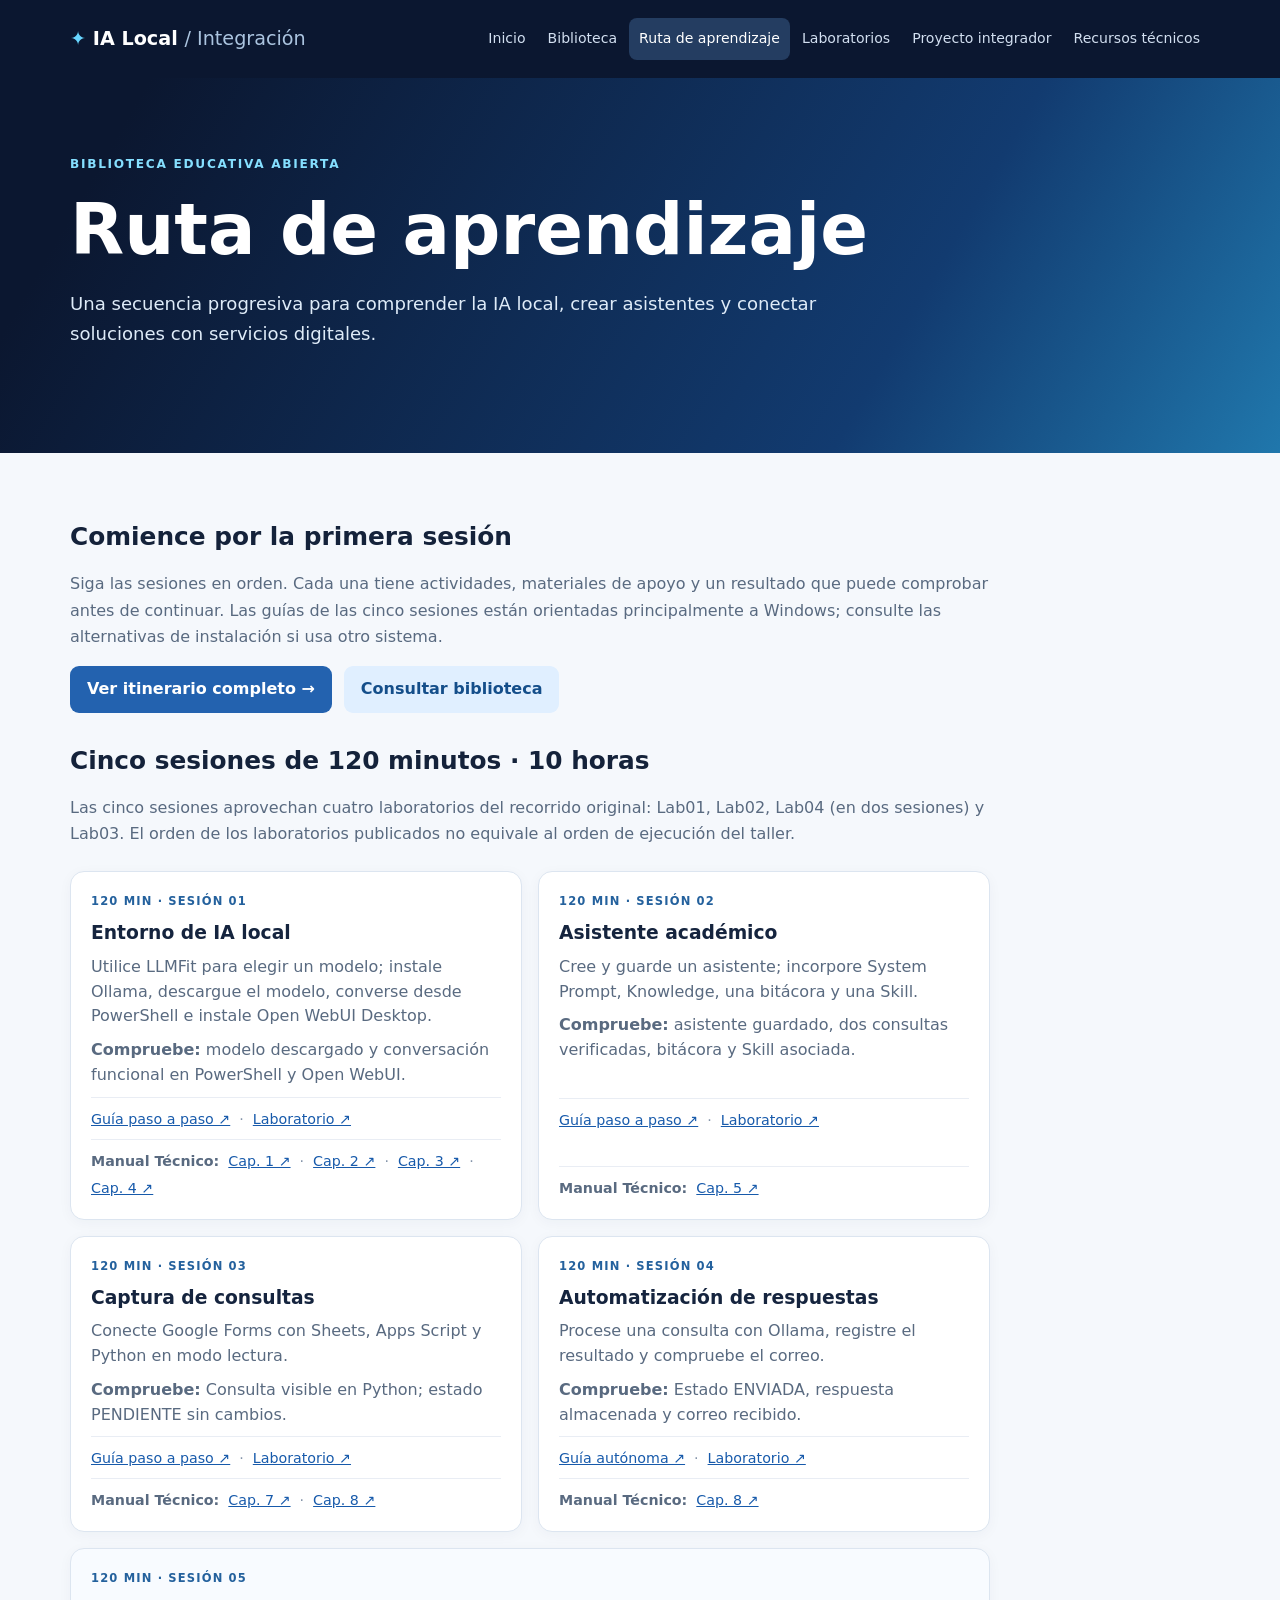
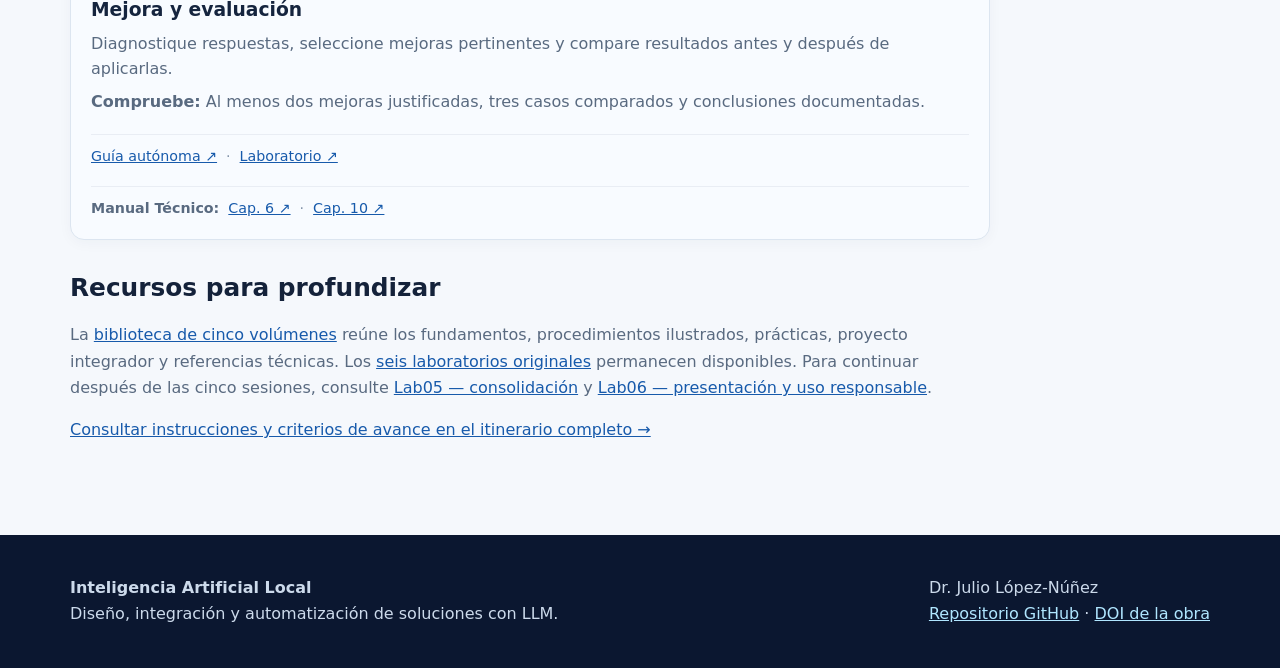
==== commit 3975b70a: "docs(pages): harmonize session card layouts and technical references" ====
--- a/docs/aprendizaje.html
+++ b/docs/aprendizaje.html
@@ -6,11 +6,11 @@
 <header class="site-header"><div class="wrap top"><a class="brand" href="index.html"><span class="logo">✦</span> IA Local <span class="mutedbrand">/ Integración</span></a><button class="toggle" aria-controls="nav" aria-expanded="false">Menú ☰</button><nav id="nav" aria-label="Navegación principal"><a href="index.html" >Inicio</a><a href="biblioteca.html" >Biblioteca</a><a href="aprendizaje.html" aria-current="page">Ruta de aprendizaje</a><a href="laboratorios.html" >Laboratorios</a><a href="proyecto.html" >Proyecto integrador</a><a href="recursos.html" >Recursos técnicos</a></nav></div></header>
 <main id="main"><section class="hero"><div class="wrap"><span class="kicker">BIBLIOTECA EDUCATIVA ABIERTA</span><h1>Ruta de aprendizaje</h1><p>Una secuencia progresiva para comprender la IA local, crear asistentes y conectar soluciones con servicios digitales.</p></div></section><div class="wrap content">
 <section class="intro"><h2>Comience por la primera sesión</h2><p>Siga las sesiones en orden. Cada una tiene actividades, materiales de apoyo y un resultado que puede comprobar antes de continuar. Las guías de las cinco sesiones están orientadas principalmente a Windows; consulte las alternativas de instalación si usa otro sistema.</p><div class="buttons"><a class="btn" href="https://github.com/juliopez/ia-local-integracion/blob/main/EMPEZAR_AQUI.md" target="_blank" rel="noopener noreferrer">Ver itinerario completo →</a><a class="btn alt" href="biblioteca.html">Consultar biblioteca</a></div></section>
-<section class="intro" aria-labelledby="sesiones"><h2 id="sesiones">Cinco sesiones de 120 minutos · 10 horas</h2><p>Las cinco sesiones aprovechan cuatro laboratorios del recorrido original: Lab01, Lab02, Lab04 (en dos sesiones) y Lab03. El orden de los laboratorios publicados no equivale al orden de ejecución del taller.</p><div class="intensive-grid"><article class="intensive-card"><span class="intensive-num">120 MIN · SESIÓN 01</span><h3>Entorno de IA local</h3><p>Utilice LLMFit para elegir un modelo; instale Ollama, descargue el modelo, converse desde PowerShell e instale Open WebUI Desktop.</p><p><strong>Compruebe:</strong> modelo descargado y conversación funcional en PowerShell y Open WebUI.</p><p class="intensive-links links-row"><a href="https://github.com/juliopez/ia-local-integracion/blob/main/vol3_laboratorios/Guia_Autonoma_Sesion01_Windows_Paso_a_Paso.md" target="_blank" rel="noopener noreferrer">Guía paso a paso ↗</a> <span class="link-sep" aria-hidden="true">·</span> <a href="https://github.com/juliopez/ia-local-integracion/blob/main/vol3_laboratorios/Lab01.md" target="_blank" rel="noopener noreferrer">Laboratorio ↗</a> </p><p class="intensive-links links-row"><strong>Manual Técnico:</strong> <a href="https://github.com/juliopez/ia-local-integracion/blob/main/vol2_manual_tecnico/cap01_mt.md" target="_blank" rel="noopener noreferrer">Cap. 1 ↗</a> <span class="link-sep" aria-hidden="true">·</span> <a href="https://github.com/juliopez/ia-local-integracion/blob/main/vol2_manual_tecnico/cap02_mt.md" target="_blank" rel="noopener noreferrer">Cap. 2 ↗</a> <span class="link-sep" aria-hidden="true">·</span> <a href="https://github.com/juliopez/ia-local-integracion/blob/main/vol2_manual_tecnico/cap03_mt.md" target="_blank" rel="noopener noreferrer">Cap. 3 ↗</a> <span class="link-sep" aria-hidden="true">·</span> <a href="https://github.com/juliopez/ia-local-integracion/blob/main/vol2_manual_tecnico/cap04_mt.md" target="_blank" rel="noopener noreferrer">Cap. 4 ↗</a></p></article>
-<article class="intensive-card"><span class="intensive-num">120 MIN · SESIÓN 02</span><h3>Asistente académico</h3><p>Cree y guarde un asistente; incorpore System Prompt, Knowledge, una bitácora y una Skill.</p><p><strong>Compruebe:</strong> asistente guardado, dos consultas verificadas, bitácora y Skill asociada.</p><p class="intensive-links links-row"><a href="https://github.com/juliopez/ia-local-integracion/blob/main/vol3_laboratorios/Guia_Autonoma_Sesion02_Windows_Paso_a_Paso.md" target="_blank" rel="noopener noreferrer">Guía paso a paso ↗</a> <span class="link-sep" aria-hidden="true">·</span> <a href="https://github.com/juliopez/ia-local-integracion/blob/main/vol3_laboratorios/Lab02.md" target="_blank" rel="noopener noreferrer">Laboratorio ↗</a> <span class="link-sep" aria-hidden="true">·</span> <a href="https://github.com/juliopez/ia-local-integracion/blob/main/vol2_manual_tecnico/cap05_mt.md" target="_blank" rel="noopener noreferrer">Manual Técnico · Cap. 5 ↗</a></p></article>
-<article class="intensive-card"><span class="intensive-num">120 MIN · SESIÓN 03</span><h3>Captura de consultas</h3><p>Conecte Google Forms con Sheets, Apps Script y Python en modo lectura.</p><p><strong>Compruebe:</strong> Consulta visible en Python; estado PENDIENTE sin cambios.</p><p class="intensive-links links-row"><a href="https://github.com/juliopez/ia-local-integracion/blob/main/vol3_laboratorios/Guia_Autonoma_Sesion03_Windows_Paso_a_Paso.md" target="_blank" rel="noopener noreferrer">Guía paso a paso ↗</a> <span class="link-sep" aria-hidden="true">·</span> <a href="https://github.com/juliopez/ia-local-integracion/blob/main/vol3_laboratorios/Lab04.md" target="_blank" rel="noopener noreferrer">Laboratorio ↗</a> <span class="link-sep" aria-hidden="true">·</span> <a href="https://github.com/juliopez/ia-local-integracion/blob/main/vol2_manual_tecnico/cap07_mt.md" target="_blank" rel="noopener noreferrer">Capítulo técnico ↗</a></p></article>
-<article class="intensive-card"><span class="intensive-num">120 MIN · SESIÓN 04</span><h3>Automatización de respuestas</h3><p>Procese una consulta con Ollama, registre el resultado y compruebe el correo.</p><p><strong>Compruebe:</strong> Estado ENVIADA, respuesta almacenada y correo recibido.</p><p class="intensive-links links-row"><a href="https://github.com/juliopez/ia-local-integracion/blob/main/vol3_laboratorios/Guia_Autonoma_Sesion04_Windows.md" target="_blank" rel="noopener noreferrer">Guía autónoma ↗</a> <span class="link-sep" aria-hidden="true">·</span> <a href="https://github.com/juliopez/ia-local-integracion/blob/main/vol3_laboratorios/Lab04.md" target="_blank" rel="noopener noreferrer">Laboratorio ↗</a> <span class="link-sep" aria-hidden="true">·</span> <a href="https://github.com/juliopez/ia-local-integracion/blob/main/vol2_manual_tecnico/cap08_mt.md" target="_blank" rel="noopener noreferrer">Capítulo técnico ↗</a></p></article>
-<article class="intensive-card final-session"><span class="intensive-num">120 MIN · SESIÓN 05</span><h3>Mejora y evaluación</h3><p>Diagnostique respuestas, seleccione mejoras pertinentes y compare resultados antes y después de aplicarlas.</p><p><strong>Compruebe:</strong> Al menos dos mejoras justificadas, tres casos comparados y conclusiones documentadas.</p><p class="intensive-links links-row"><a href="https://github.com/juliopez/ia-local-integracion/blob/main/vol3_laboratorios/Guia_Autonoma_Sesion05_Windows.md" target="_blank" rel="noopener noreferrer">Guía autónoma ↗</a> <span class="link-sep" aria-hidden="true">·</span> <a href="https://github.com/juliopez/ia-local-integracion/blob/main/vol3_laboratorios/Lab03.md" target="_blank" rel="noopener noreferrer">Laboratorio ↗</a> <span class="link-sep" aria-hidden="true">·</span> <a href="https://github.com/juliopez/ia-local-integracion/blob/main/vol2_manual_tecnico/cap06_mt.md" target="_blank" rel="noopener noreferrer">Capítulo técnico ↗</a></p></article></div></section>
+<section class="intro" aria-labelledby="sesiones"><h2 id="sesiones">Cinco sesiones de 120 minutos · 10 horas</h2><p>Las cinco sesiones aprovechan cuatro laboratorios del recorrido original: Lab01, Lab02, Lab04 (en dos sesiones) y Lab03. El orden de los laboratorios publicados no equivale al orden de ejecución del taller.</p><div class="intensive-grid"><article class="intensive-card"><span class="intensive-num">120 MIN · SESIÓN 01</span><h3>Entorno de IA local</h3><p>Utilice LLMFit para elegir un modelo; instale Ollama, descargue el modelo, converse desde PowerShell e instale Open WebUI Desktop.</p><p><strong>Compruebe:</strong> modelo descargado y conversación funcional en PowerShell y Open WebUI.</p><p class="intensive-links links-row"><a href="https://github.com/juliopez/ia-local-integracion/blob/main/vol3_laboratorios/Guia_Autonoma_Sesion01_Windows_Paso_a_Paso.md" target="_blank" rel="noopener noreferrer">Guía paso a paso ↗</a> <span class="link-sep" aria-hidden="true">·</span> <a href="https://github.com/juliopez/ia-local-integracion/blob/main/vol3_laboratorios/Lab01.md" target="_blank" rel="noopener noreferrer">Laboratorio ↗</a></p><p class="intensive-links links-row"><strong>Manual Técnico:</strong> <a href="https://github.com/juliopez/ia-local-integracion/blob/main/vol2_manual_tecnico/cap01_mt.md" target="_blank" rel="noopener noreferrer">Cap. 1 ↗</a> <span class="link-sep" aria-hidden="true">·</span> <a href="https://github.com/juliopez/ia-local-integracion/blob/main/vol2_manual_tecnico/cap02_mt.md" target="_blank" rel="noopener noreferrer">Cap. 2 ↗</a> <span class="link-sep" aria-hidden="true">·</span> <a href="https://github.com/juliopez/ia-local-integracion/blob/main/vol2_manual_tecnico/cap03_mt.md" target="_blank" rel="noopener noreferrer">Cap. 3 ↗</a> <span class="link-sep" aria-hidden="true">·</span> <a href="https://github.com/juliopez/ia-local-integracion/blob/main/vol2_manual_tecnico/cap04_mt.md" target="_blank" rel="noopener noreferrer">Cap. 4 ↗</a></p></article>
+<article class="intensive-card"><span class="intensive-num">120 MIN · SESIÓN 02</span><h3>Asistente académico</h3><p>Cree y guarde un asistente; incorpore System Prompt, Knowledge, una bitácora y una Skill.</p><p><strong>Compruebe:</strong> asistente guardado, dos consultas verificadas, bitácora y Skill asociada.</p><p class="intensive-links links-row"><a href="https://github.com/juliopez/ia-local-integracion/blob/main/vol3_laboratorios/Guia_Autonoma_Sesion02_Windows_Paso_a_Paso.md" target="_blank" rel="noopener noreferrer">Guía paso a paso ↗</a> <span class="link-sep" aria-hidden="true">·</span> <a href="https://github.com/juliopez/ia-local-integracion/blob/main/vol3_laboratorios/Lab02.md" target="_blank" rel="noopener noreferrer">Laboratorio ↗</a></p><p class="intensive-links links-row"><strong>Manual Técnico:</strong> <a href="https://github.com/juliopez/ia-local-integracion/blob/main/vol2_manual_tecnico/cap05_mt.md" target="_blank" rel="noopener noreferrer">Cap. 5 ↗</a></p></article>
+<article class="intensive-card"><span class="intensive-num">120 MIN · SESIÓN 03</span><h3>Captura de consultas</h3><p>Conecte Google Forms con Sheets, Apps Script y Python en modo lectura.</p><p><strong>Compruebe:</strong> Consulta visible en Python; estado PENDIENTE sin cambios.</p><p class="intensive-links links-row"><a href="https://github.com/juliopez/ia-local-integracion/blob/main/vol3_laboratorios/Guia_Autonoma_Sesion03_Windows_Paso_a_Paso.md" target="_blank" rel="noopener noreferrer">Guía paso a paso ↗</a> <span class="link-sep" aria-hidden="true">·</span> <a href="https://github.com/juliopez/ia-local-integracion/blob/main/vol3_laboratorios/Lab04.md" target="_blank" rel="noopener noreferrer">Laboratorio ↗</a></p><p class="intensive-links links-row"><strong>Manual Técnico:</strong> <a href="https://github.com/juliopez/ia-local-integracion/blob/main/vol2_manual_tecnico/cap07_mt.md" target="_blank" rel="noopener noreferrer">Cap. 7 ↗</a> <span class="link-sep" aria-hidden="true">·</span> <a href="https://github.com/juliopez/ia-local-integracion/blob/main/vol2_manual_tecnico/cap08_mt.md" target="_blank" rel="noopener noreferrer">Cap. 8 ↗</a></p></article>
+<article class="intensive-card"><span class="intensive-num">120 MIN · SESIÓN 04</span><h3>Automatización de respuestas</h3><p>Procese una consulta con Ollama, registre el resultado y compruebe el correo.</p><p><strong>Compruebe:</strong> Estado ENVIADA, respuesta almacenada y correo recibido.</p><p class="intensive-links links-row"><a href="https://github.com/juliopez/ia-local-integracion/blob/main/vol3_laboratorios/Guia_Autonoma_Sesion04_Windows.md" target="_blank" rel="noopener noreferrer">Guía autónoma ↗</a> <span class="link-sep" aria-hidden="true">·</span> <a href="https://github.com/juliopez/ia-local-integracion/blob/main/vol3_laboratorios/Lab04.md" target="_blank" rel="noopener noreferrer">Laboratorio ↗</a></p><p class="intensive-links links-row"><strong>Manual Técnico:</strong> <a href="https://github.com/juliopez/ia-local-integracion/blob/main/vol2_manual_tecnico/cap08_mt.md" target="_blank" rel="noopener noreferrer">Cap. 8 ↗</a></p></article>
+<article class="intensive-card final-session"><span class="intensive-num">120 MIN · SESIÓN 05</span><h3>Mejora y evaluación</h3><p>Diagnostique respuestas, seleccione mejoras pertinentes y compare resultados antes y después de aplicarlas.</p><p><strong>Compruebe:</strong> Al menos dos mejoras justificadas, tres casos comparados y conclusiones documentadas.</p><p class="intensive-links links-row"><a href="https://github.com/juliopez/ia-local-integracion/blob/main/vol3_laboratorios/Guia_Autonoma_Sesion05_Windows.md" target="_blank" rel="noopener noreferrer">Guía autónoma ↗</a> <span class="link-sep" aria-hidden="true">·</span> <a href="https://github.com/juliopez/ia-local-integracion/blob/main/vol3_laboratorios/Lab03.md" target="_blank" rel="noopener noreferrer">Laboratorio ↗</a></p><p class="intensive-links links-row"><strong>Manual Técnico:</strong> <a href="https://github.com/juliopez/ia-local-integracion/blob/main/vol2_manual_tecnico/cap06_mt.md" target="_blank" rel="noopener noreferrer">Cap. 6 ↗</a> <span class="link-sep" aria-hidden="true">·</span> <a href="https://github.com/juliopez/ia-local-integracion/blob/main/vol2_manual_tecnico/cap10_mt.md" target="_blank" rel="noopener noreferrer">Cap. 10 ↗</a></p></article></div></section>
 <section class="intro"><h2>Recursos para profundizar</h2><p>La <a href="biblioteca.html">biblioteca de cinco volúmenes</a> reúne los fundamentos, procedimientos ilustrados, prácticas, proyecto integrador y referencias técnicas. Los <a href="laboratorios.html">seis laboratorios originales</a> permanecen disponibles. Para continuar después de las cinco sesiones, consulte <a href="https://github.com/juliopez/ia-local-integracion/blob/main/vol3_laboratorios/Lab05.md">Lab05 — consolidación</a> y <a href="https://github.com/juliopez/ia-local-integracion/blob/main/vol3_laboratorios/Lab06.md">Lab06 — presentación y uso responsable</a>.</p><p><a href="https://github.com/juliopez/ia-local-integracion/blob/main/EMPEZAR_AQUI.md">Consultar instrucciones y criterios de avance en el itinerario completo →</a></p></section>
 </div></main>
 <footer><div class="wrap foot"><p><strong>Inteligencia Artificial Local</strong><br>Diseño, integración y automatización de soluciones con LLM.</p><p>Dr. Julio López-Núñez<br><a href="https://github.com/juliopez/ia-local-integracion">Repositorio GitHub</a> · <a href="https://doi.org/10.5281/zenodo.21877028">DOI de la obra</a></p></div></footer><script src="assets/js/main.js" defer></script></body></html>
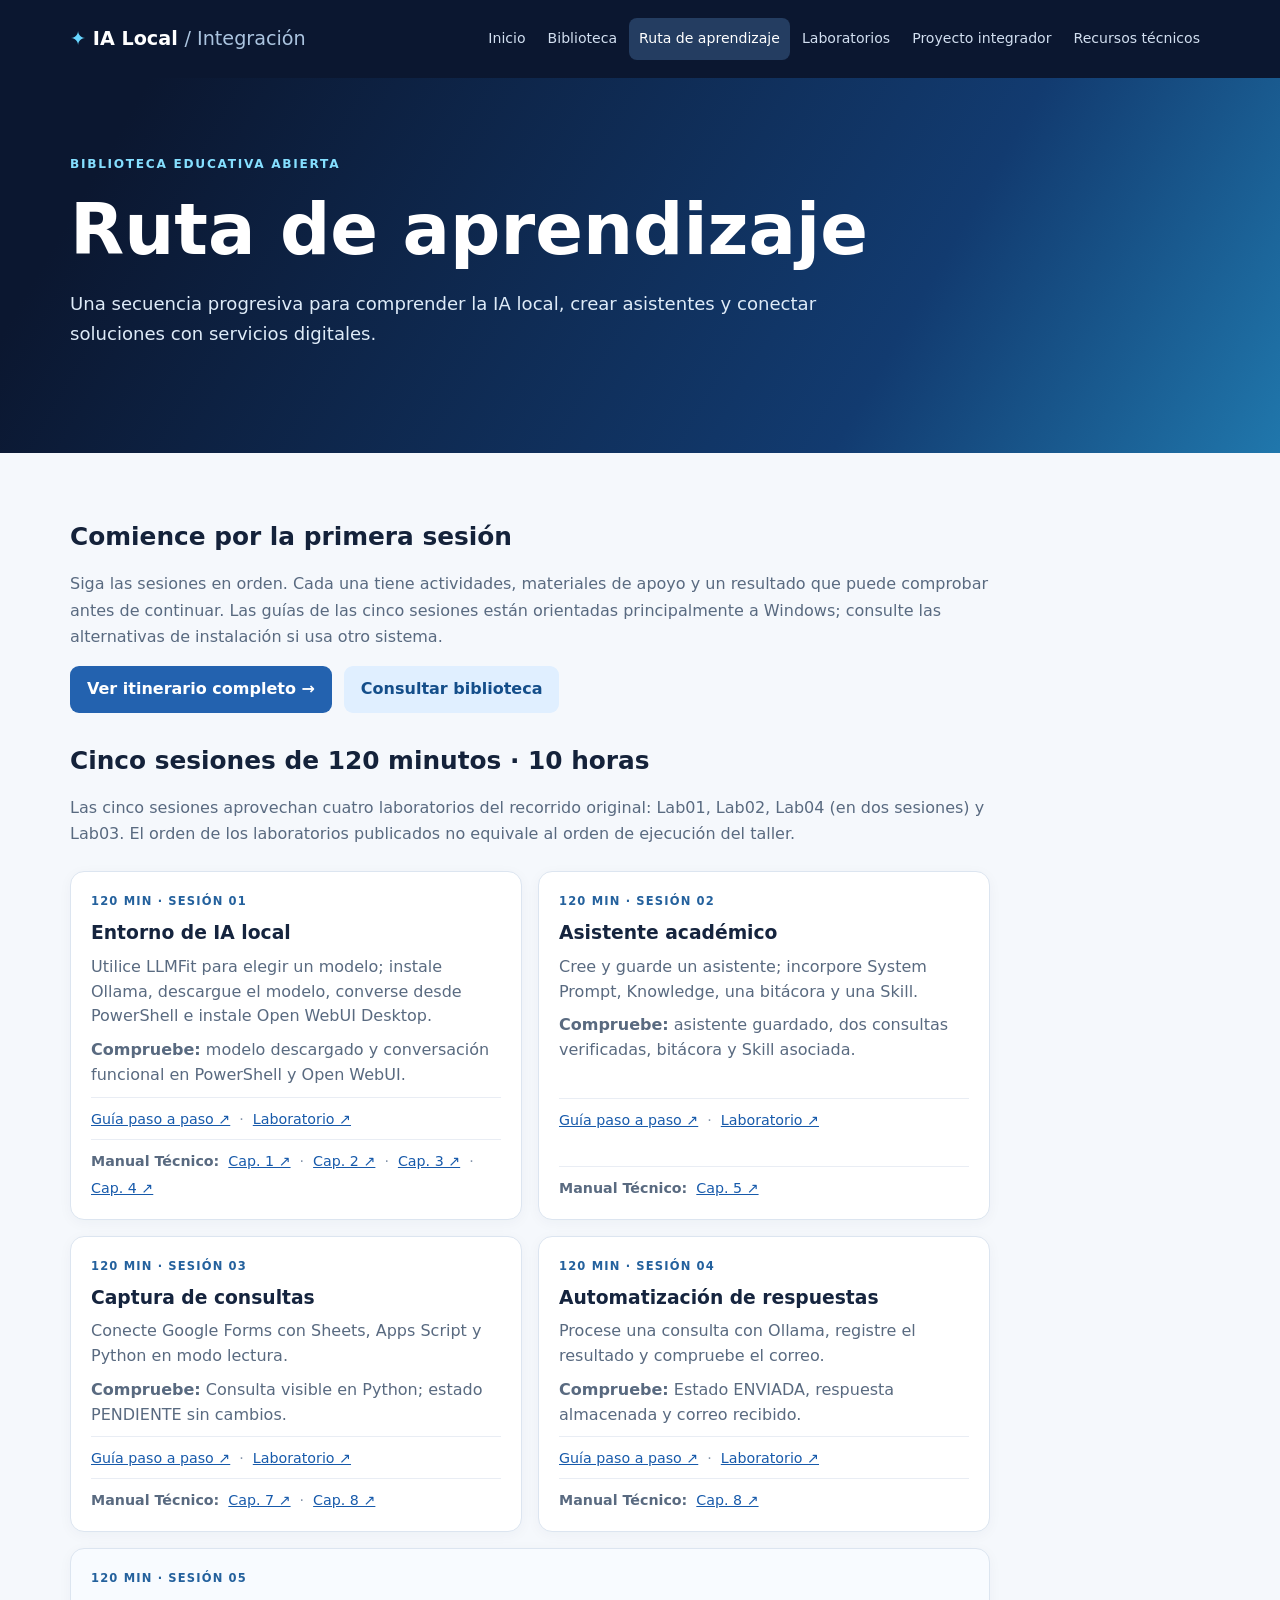
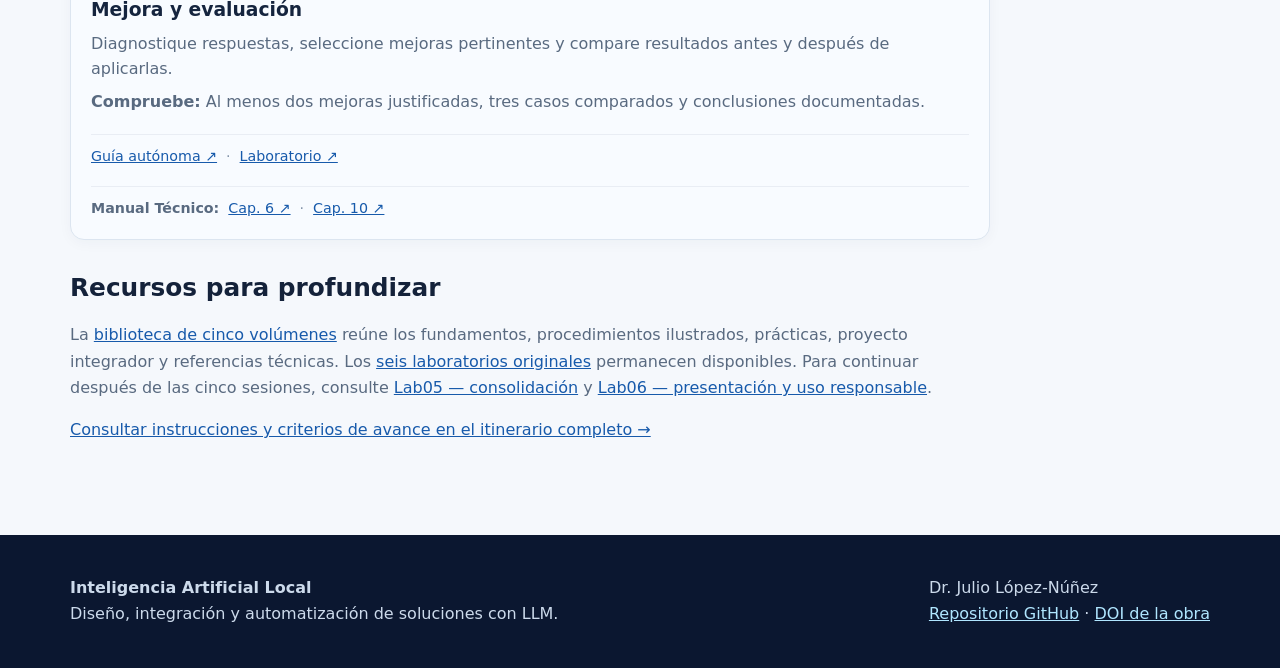
==== commit 5adbc013: "docs: link new standalone session four walkthrough" ====
--- a/docs/aprendizaje.html
+++ b/docs/aprendizaje.html
@@ -9,7 +9,7 @@
 <section class="intro" aria-labelledby="sesiones"><h2 id="sesiones">Cinco sesiones de 120 minutos · 10 horas</h2><p>Las cinco sesiones aprovechan cuatro laboratorios del recorrido original: Lab01, Lab02, Lab04 (en dos sesiones) y Lab03. El orden de los laboratorios publicados no equivale al orden de ejecución del taller.</p><div class="intensive-grid"><article class="intensive-card"><span class="intensive-num">120 MIN · SESIÓN 01</span><h3>Entorno de IA local</h3><p>Utilice LLMFit para elegir un modelo; instale Ollama, descargue el modelo, converse desde PowerShell e instale Open WebUI Desktop.</p><p><strong>Compruebe:</strong> modelo descargado y conversación funcional en PowerShell y Open WebUI.</p><p class="intensive-links links-row"><a href="https://github.com/juliopez/ia-local-integracion/blob/main/vol3_laboratorios/Guia_Autonoma_Sesion01_Windows_Paso_a_Paso.md" target="_blank" rel="noopener noreferrer">Guía paso a paso ↗</a> <span class="link-sep" aria-hidden="true">·</span> <a href="https://github.com/juliopez/ia-local-integracion/blob/main/vol3_laboratorios/Lab01.md" target="_blank" rel="noopener noreferrer">Laboratorio ↗</a></p><p class="intensive-links links-row"><strong>Manual Técnico:</strong> <a href="https://github.com/juliopez/ia-local-integracion/blob/main/vol2_manual_tecnico/cap01_mt.md" target="_blank" rel="noopener noreferrer">Cap. 1 ↗</a> <span class="link-sep" aria-hidden="true">·</span> <a href="https://github.com/juliopez/ia-local-integracion/blob/main/vol2_manual_tecnico/cap02_mt.md" target="_blank" rel="noopener noreferrer">Cap. 2 ↗</a> <span class="link-sep" aria-hidden="true">·</span> <a href="https://github.com/juliopez/ia-local-integracion/blob/main/vol2_manual_tecnico/cap03_mt.md" target="_blank" rel="noopener noreferrer">Cap. 3 ↗</a> <span class="link-sep" aria-hidden="true">·</span> <a href="https://github.com/juliopez/ia-local-integracion/blob/main/vol2_manual_tecnico/cap04_mt.md" target="_blank" rel="noopener noreferrer">Cap. 4 ↗</a></p></article>
 <article class="intensive-card"><span class="intensive-num">120 MIN · SESIÓN 02</span><h3>Asistente académico</h3><p>Cree y guarde un asistente; incorpore System Prompt, Knowledge, una bitácora y una Skill.</p><p><strong>Compruebe:</strong> asistente guardado, dos consultas verificadas, bitácora y Skill asociada.</p><p class="intensive-links links-row"><a href="https://github.com/juliopez/ia-local-integracion/blob/main/vol3_laboratorios/Guia_Autonoma_Sesion02_Windows_Paso_a_Paso.md" target="_blank" rel="noopener noreferrer">Guía paso a paso ↗</a> <span class="link-sep" aria-hidden="true">·</span> <a href="https://github.com/juliopez/ia-local-integracion/blob/main/vol3_laboratorios/Lab02.md" target="_blank" rel="noopener noreferrer">Laboratorio ↗</a></p><p class="intensive-links links-row"><strong>Manual Técnico:</strong> <a href="https://github.com/juliopez/ia-local-integracion/blob/main/vol2_manual_tecnico/cap05_mt.md" target="_blank" rel="noopener noreferrer">Cap. 5 ↗</a></p></article>
 <article class="intensive-card"><span class="intensive-num">120 MIN · SESIÓN 03</span><h3>Captura de consultas</h3><p>Conecte Google Forms con Sheets, Apps Script y Python en modo lectura.</p><p><strong>Compruebe:</strong> Consulta visible en Python; estado PENDIENTE sin cambios.</p><p class="intensive-links links-row"><a href="https://github.com/juliopez/ia-local-integracion/blob/main/vol3_laboratorios/Guia_Autonoma_Sesion03_Windows_Paso_a_Paso.md" target="_blank" rel="noopener noreferrer">Guía paso a paso ↗</a> <span class="link-sep" aria-hidden="true">·</span> <a href="https://github.com/juliopez/ia-local-integracion/blob/main/vol3_laboratorios/Lab04.md" target="_blank" rel="noopener noreferrer">Laboratorio ↗</a></p><p class="intensive-links links-row"><strong>Manual Técnico:</strong> <a href="https://github.com/juliopez/ia-local-integracion/blob/main/vol2_manual_tecnico/cap07_mt.md" target="_blank" rel="noopener noreferrer">Cap. 7 ↗</a> <span class="link-sep" aria-hidden="true">·</span> <a href="https://github.com/juliopez/ia-local-integracion/blob/main/vol2_manual_tecnico/cap08_mt.md" target="_blank" rel="noopener noreferrer">Cap. 8 ↗</a></p></article>
-<article class="intensive-card"><span class="intensive-num">120 MIN · SESIÓN 04</span><h3>Automatización de respuestas</h3><p>Procese una consulta con Ollama, registre el resultado y compruebe el correo.</p><p><strong>Compruebe:</strong> Estado ENVIADA, respuesta almacenada y correo recibido.</p><p class="intensive-links links-row"><a href="https://github.com/juliopez/ia-local-integracion/blob/main/vol3_laboratorios/Guia_Autonoma_Sesion04_Windows.md" target="_blank" rel="noopener noreferrer">Guía autónoma ↗</a> <span class="link-sep" aria-hidden="true">·</span> <a href="https://github.com/juliopez/ia-local-integracion/blob/main/vol3_laboratorios/Lab04.md" target="_blank" rel="noopener noreferrer">Laboratorio ↗</a></p><p class="intensive-links links-row"><strong>Manual Técnico:</strong> <a href="https://github.com/juliopez/ia-local-integracion/blob/main/vol2_manual_tecnico/cap08_mt.md" target="_blank" rel="noopener noreferrer">Cap. 8 ↗</a></p></article>
+<article class="intensive-card"><span class="intensive-num">120 MIN · SESIÓN 04</span><h3>Automatización de respuestas</h3><p>Procese una consulta con Ollama, registre el resultado y compruebe el correo.</p><p><strong>Compruebe:</strong> Estado ENVIADA, respuesta almacenada y correo recibido.</p><p class="intensive-links links-row"><a href="https://github.com/juliopez/ia-local-integracion/blob/main/vol3_laboratorios/Guia_Autonoma_Sesion04_Windows_Paso_a_Paso.md" target="_blank" rel="noopener noreferrer">Guía paso a paso ↗</a> <span class="link-sep" aria-hidden="true">·</span> <a href="https://github.com/juliopez/ia-local-integracion/blob/main/vol3_laboratorios/Lab04.md" target="_blank" rel="noopener noreferrer">Laboratorio ↗</a></p><p class="intensive-links links-row"><strong>Manual Técnico:</strong> <a href="https://github.com/juliopez/ia-local-integracion/blob/main/vol2_manual_tecnico/cap08_mt.md" target="_blank" rel="noopener noreferrer">Cap. 8 ↗</a></p></article>
 <article class="intensive-card final-session"><span class="intensive-num">120 MIN · SESIÓN 05</span><h3>Mejora y evaluación</h3><p>Diagnostique respuestas, seleccione mejoras pertinentes y compare resultados antes y después de aplicarlas.</p><p><strong>Compruebe:</strong> Al menos dos mejoras justificadas, tres casos comparados y conclusiones documentadas.</p><p class="intensive-links links-row"><a href="https://github.com/juliopez/ia-local-integracion/blob/main/vol3_laboratorios/Guia_Autonoma_Sesion05_Windows.md" target="_blank" rel="noopener noreferrer">Guía autónoma ↗</a> <span class="link-sep" aria-hidden="true">·</span> <a href="https://github.com/juliopez/ia-local-integracion/blob/main/vol3_laboratorios/Lab03.md" target="_blank" rel="noopener noreferrer">Laboratorio ↗</a></p><p class="intensive-links links-row"><strong>Manual Técnico:</strong> <a href="https://github.com/juliopez/ia-local-integracion/blob/main/vol2_manual_tecnico/cap06_mt.md" target="_blank" rel="noopener noreferrer">Cap. 6 ↗</a> <span class="link-sep" aria-hidden="true">·</span> <a href="https://github.com/juliopez/ia-local-integracion/blob/main/vol2_manual_tecnico/cap10_mt.md" target="_blank" rel="noopener noreferrer">Cap. 10 ↗</a></p></article></div></section>
 <section class="intro"><h2>Recursos para profundizar</h2><p>La <a href="biblioteca.html">biblioteca de cinco volúmenes</a> reúne los fundamentos, procedimientos ilustrados, prácticas, proyecto integrador y referencias técnicas. Los <a href="laboratorios.html">seis laboratorios originales</a> permanecen disponibles. Para continuar después de las cinco sesiones, consulte <a href="https://github.com/juliopez/ia-local-integracion/blob/main/vol3_laboratorios/Lab05.md">Lab05 — consolidación</a> y <a href="https://github.com/juliopez/ia-local-integracion/blob/main/vol3_laboratorios/Lab06.md">Lab06 — presentación y uso responsable</a>.</p><p><a href="https://github.com/juliopez/ia-local-integracion/blob/main/EMPEZAR_AQUI.md">Consultar instrucciones y criterios de avance en el itinerario completo →</a></p></section>
 </div></main>
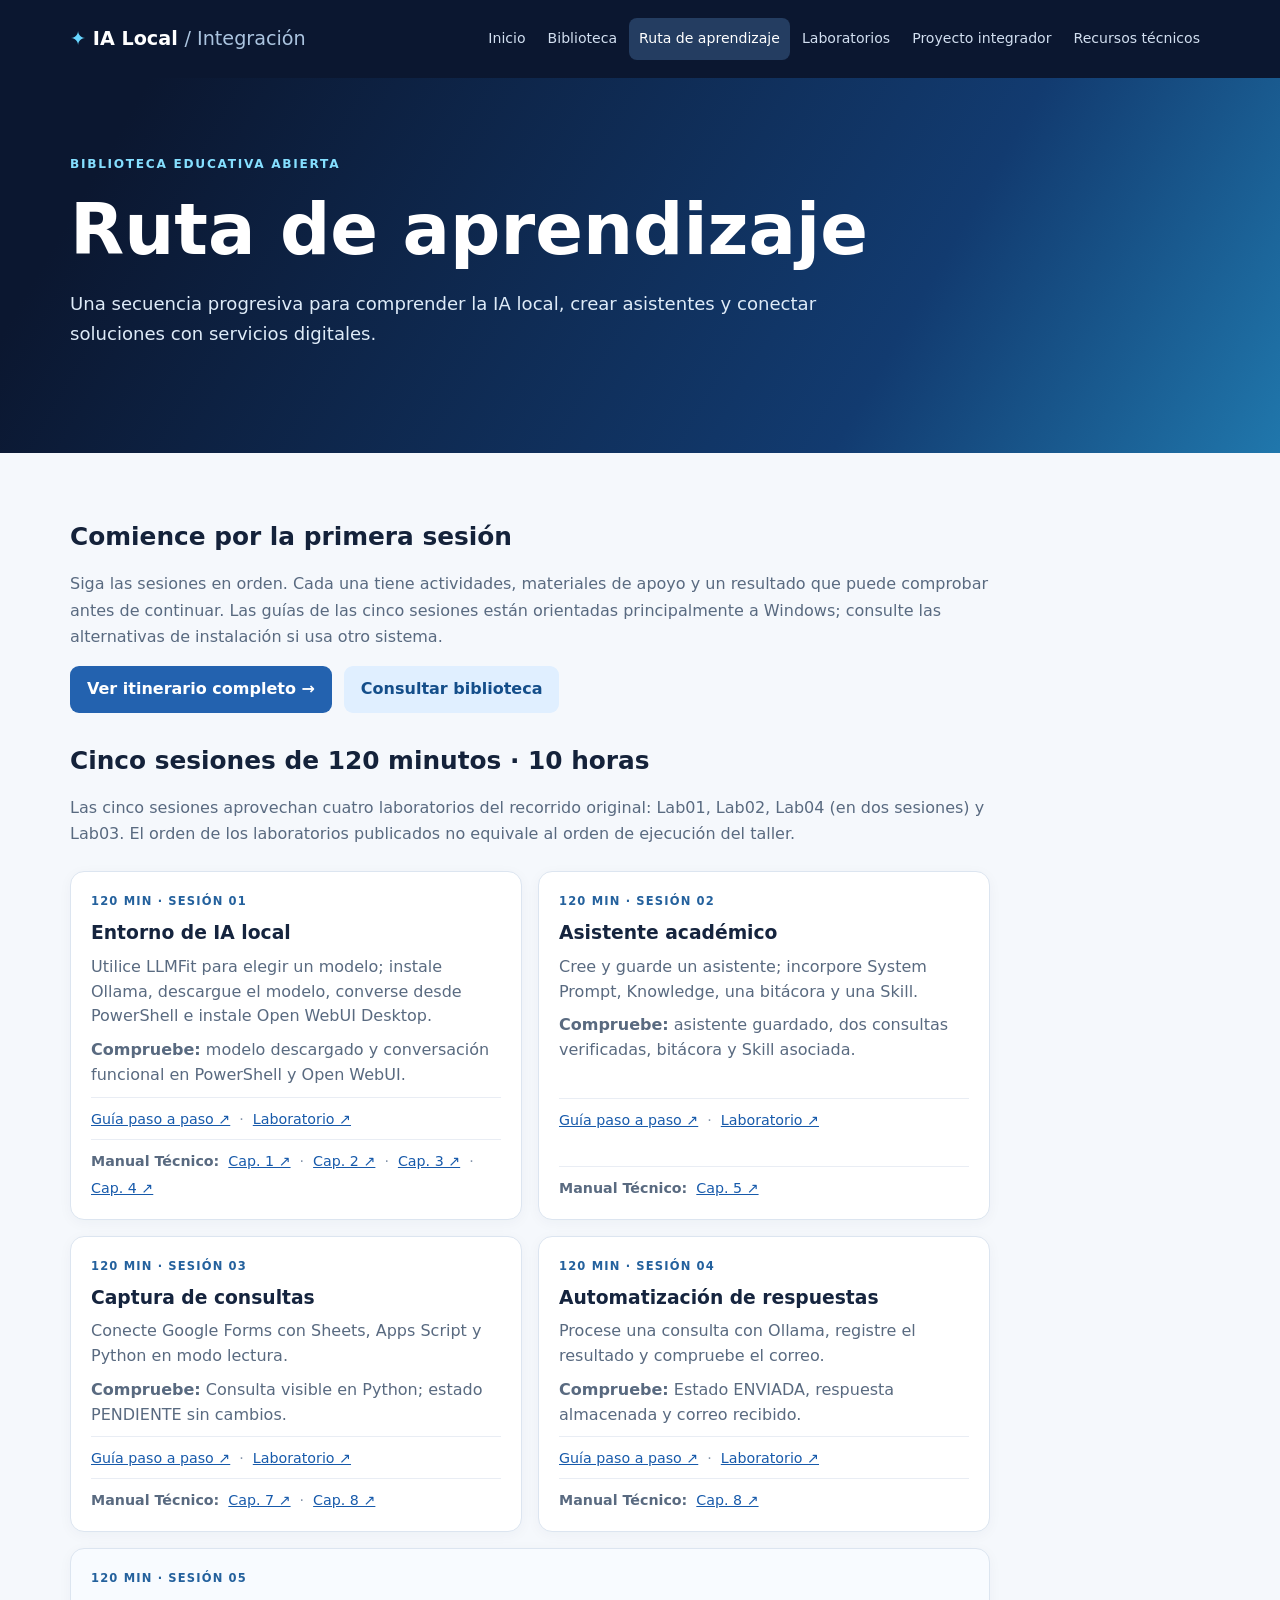
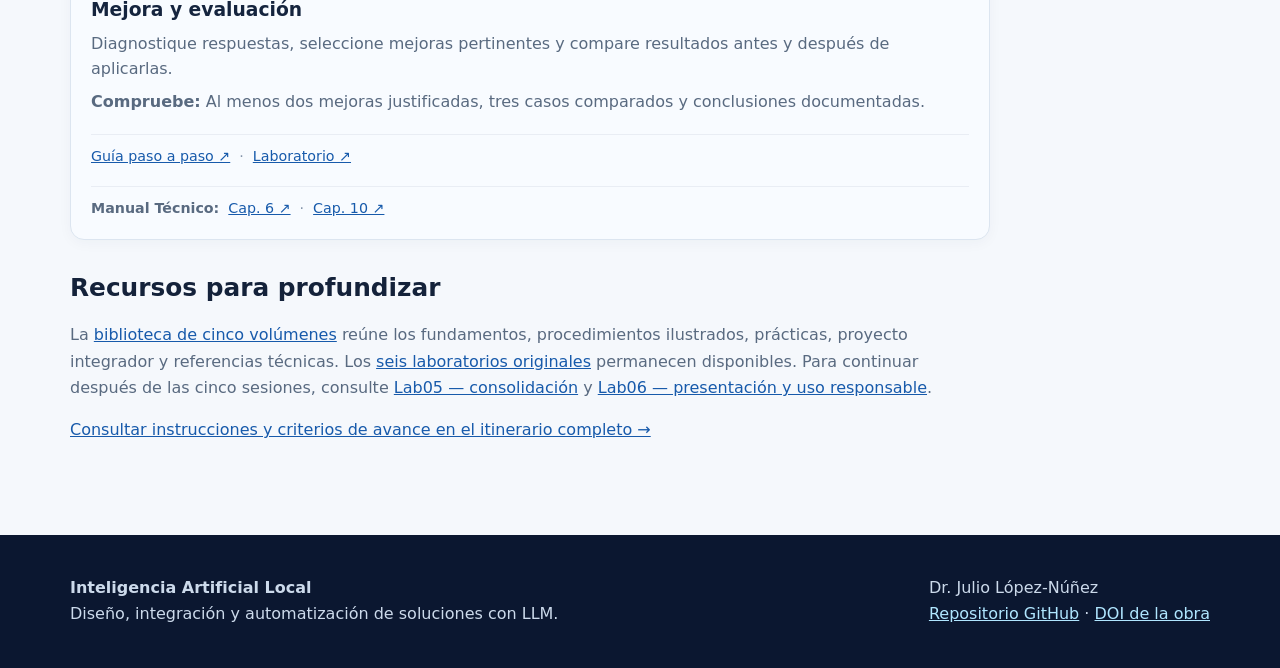
==== commit a5bfa527: "docs: link standalone session five guide from navigation" ====
--- a/docs/aprendizaje.html
+++ b/docs/aprendizaje.html
@@ -10,7 +10,7 @@
 <article class="intensive-card"><span class="intensive-num">120 MIN · SESIÓN 02</span><h3>Asistente académico</h3><p>Cree y guarde un asistente; incorpore System Prompt, Knowledge, una bitácora y una Skill.</p><p><strong>Compruebe:</strong> asistente guardado, dos consultas verificadas, bitácora y Skill asociada.</p><p class="intensive-links links-row"><a href="https://github.com/juliopez/ia-local-integracion/blob/main/vol3_laboratorios/Guia_Autonoma_Sesion02_Windows_Paso_a_Paso.md" target="_blank" rel="noopener noreferrer">Guía paso a paso ↗</a> <span class="link-sep" aria-hidden="true">·</span> <a href="https://github.com/juliopez/ia-local-integracion/blob/main/vol3_laboratorios/Lab02.md" target="_blank" rel="noopener noreferrer">Laboratorio ↗</a></p><p class="intensive-links links-row"><strong>Manual Técnico:</strong> <a href="https://github.com/juliopez/ia-local-integracion/blob/main/vol2_manual_tecnico/cap05_mt.md" target="_blank" rel="noopener noreferrer">Cap. 5 ↗</a></p></article>
 <article class="intensive-card"><span class="intensive-num">120 MIN · SESIÓN 03</span><h3>Captura de consultas</h3><p>Conecte Google Forms con Sheets, Apps Script y Python en modo lectura.</p><p><strong>Compruebe:</strong> Consulta visible en Python; estado PENDIENTE sin cambios.</p><p class="intensive-links links-row"><a href="https://github.com/juliopez/ia-local-integracion/blob/main/vol3_laboratorios/Guia_Autonoma_Sesion03_Windows_Paso_a_Paso.md" target="_blank" rel="noopener noreferrer">Guía paso a paso ↗</a> <span class="link-sep" aria-hidden="true">·</span> <a href="https://github.com/juliopez/ia-local-integracion/blob/main/vol3_laboratorios/Lab04.md" target="_blank" rel="noopener noreferrer">Laboratorio ↗</a></p><p class="intensive-links links-row"><strong>Manual Técnico:</strong> <a href="https://github.com/juliopez/ia-local-integracion/blob/main/vol2_manual_tecnico/cap07_mt.md" target="_blank" rel="noopener noreferrer">Cap. 7 ↗</a> <span class="link-sep" aria-hidden="true">·</span> <a href="https://github.com/juliopez/ia-local-integracion/blob/main/vol2_manual_tecnico/cap08_mt.md" target="_blank" rel="noopener noreferrer">Cap. 8 ↗</a></p></article>
 <article class="intensive-card"><span class="intensive-num">120 MIN · SESIÓN 04</span><h3>Automatización de respuestas</h3><p>Procese una consulta con Ollama, registre el resultado y compruebe el correo.</p><p><strong>Compruebe:</strong> Estado ENVIADA, respuesta almacenada y correo recibido.</p><p class="intensive-links links-row"><a href="https://github.com/juliopez/ia-local-integracion/blob/main/vol3_laboratorios/Guia_Autonoma_Sesion04_Windows_Paso_a_Paso.md" target="_blank" rel="noopener noreferrer">Guía paso a paso ↗</a> <span class="link-sep" aria-hidden="true">·</span> <a href="https://github.com/juliopez/ia-local-integracion/blob/main/vol3_laboratorios/Lab04.md" target="_blank" rel="noopener noreferrer">Laboratorio ↗</a></p><p class="intensive-links links-row"><strong>Manual Técnico:</strong> <a href="https://github.com/juliopez/ia-local-integracion/blob/main/vol2_manual_tecnico/cap08_mt.md" target="_blank" rel="noopener noreferrer">Cap. 8 ↗</a></p></article>
-<article class="intensive-card final-session"><span class="intensive-num">120 MIN · SESIÓN 05</span><h3>Mejora y evaluación</h3><p>Diagnostique respuestas, seleccione mejoras pertinentes y compare resultados antes y después de aplicarlas.</p><p><strong>Compruebe:</strong> Al menos dos mejoras justificadas, tres casos comparados y conclusiones documentadas.</p><p class="intensive-links links-row"><a href="https://github.com/juliopez/ia-local-integracion/blob/main/vol3_laboratorios/Guia_Autonoma_Sesion05_Windows.md" target="_blank" rel="noopener noreferrer">Guía autónoma ↗</a> <span class="link-sep" aria-hidden="true">·</span> <a href="https://github.com/juliopez/ia-local-integracion/blob/main/vol3_laboratorios/Lab03.md" target="_blank" rel="noopener noreferrer">Laboratorio ↗</a></p><p class="intensive-links links-row"><strong>Manual Técnico:</strong> <a href="https://github.com/juliopez/ia-local-integracion/blob/main/vol2_manual_tecnico/cap06_mt.md" target="_blank" rel="noopener noreferrer">Cap. 6 ↗</a> <span class="link-sep" aria-hidden="true">·</span> <a href="https://github.com/juliopez/ia-local-integracion/blob/main/vol2_manual_tecnico/cap10_mt.md" target="_blank" rel="noopener noreferrer">Cap. 10 ↗</a></p></article></div></section>
+<article class="intensive-card final-session"><span class="intensive-num">120 MIN · SESIÓN 05</span><h3>Mejora y evaluación</h3><p>Diagnostique respuestas, seleccione mejoras pertinentes y compare resultados antes y después de aplicarlas.</p><p><strong>Compruebe:</strong> Al menos dos mejoras justificadas, tres casos comparados y conclusiones documentadas.</p><p class="intensive-links links-row"><a href="https://github.com/juliopez/ia-local-integracion/blob/main/vol3_laboratorios/Guia_Autonoma_Sesion05_Windows_Paso_a_Paso.md" target="_blank" rel="noopener noreferrer">Guía paso a paso ↗</a> <span class="link-sep" aria-hidden="true">·</span> <a href="https://github.com/juliopez/ia-local-integracion/blob/main/vol3_laboratorios/Lab03.md" target="_blank" rel="noopener noreferrer">Laboratorio ↗</a></p><p class="intensive-links links-row"><strong>Manual Técnico:</strong> <a href="https://github.com/juliopez/ia-local-integracion/blob/main/vol2_manual_tecnico/cap06_mt.md" target="_blank" rel="noopener noreferrer">Cap. 6 ↗</a> <span class="link-sep" aria-hidden="true">·</span> <a href="https://github.com/juliopez/ia-local-integracion/blob/main/vol2_manual_tecnico/cap10_mt.md" target="_blank" rel="noopener noreferrer">Cap. 10 ↗</a></p></article></div></section>
 <section class="intro"><h2>Recursos para profundizar</h2><p>La <a href="biblioteca.html">biblioteca de cinco volúmenes</a> reúne los fundamentos, procedimientos ilustrados, prácticas, proyecto integrador y referencias técnicas. Los <a href="laboratorios.html">seis laboratorios originales</a> permanecen disponibles. Para continuar después de las cinco sesiones, consulte <a href="https://github.com/juliopez/ia-local-integracion/blob/main/vol3_laboratorios/Lab05.md">Lab05 — consolidación</a> y <a href="https://github.com/juliopez/ia-local-integracion/blob/main/vol3_laboratorios/Lab06.md">Lab06 — presentación y uso responsable</a>.</p><p><a href="https://github.com/juliopez/ia-local-integracion/blob/main/EMPEZAR_AQUI.md">Consultar instrucciones y criterios de avance en el itinerario completo →</a></p></section>
 </div></main>
 <footer><div class="wrap foot"><p><strong>Inteligencia Artificial Local</strong><br>Diseño, integración y automatización de soluciones con LLM.</p><p>Dr. Julio López-Núñez<br><a href="https://github.com/juliopez/ia-local-integracion">Repositorio GitHub</a> · <a href="https://doi.org/10.5281/zenodo.21877028">DOI de la obra</a></p></div></footer><script src="assets/js/main.js" defer></script></body></html>
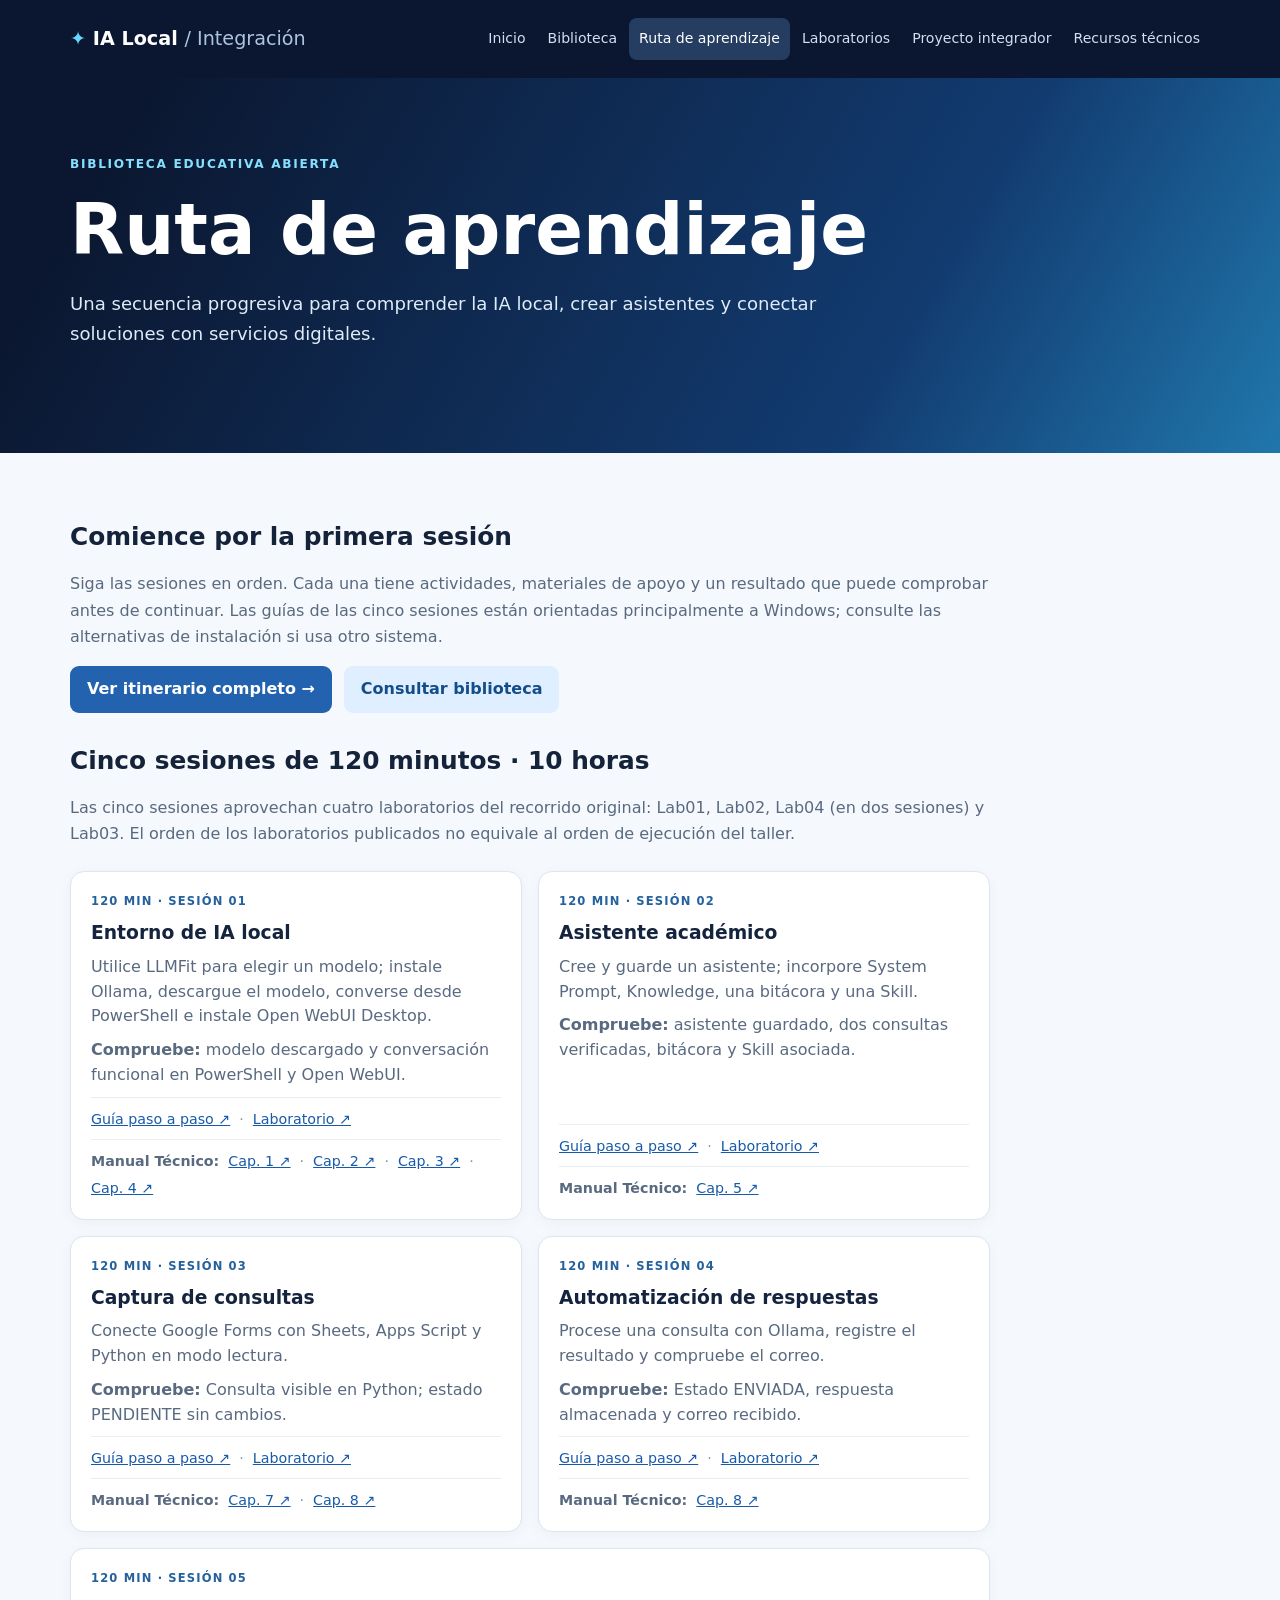
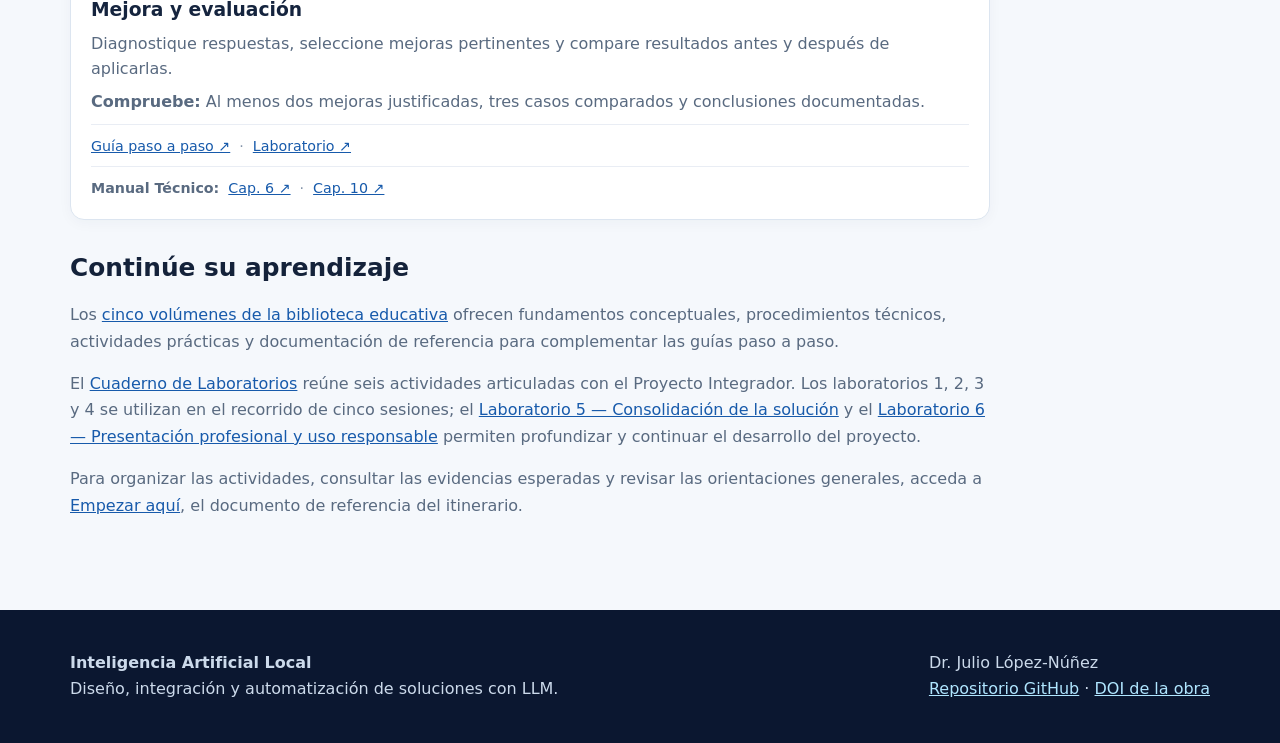
==== commit d760ba22: "docs(pages): refine learning-route conclusion and link continued learning resources" ====
--- a/docs/aprendizaje.html
+++ b/docs/aprendizaje.html
@@ -11,6 +11,6 @@
 <article class="intensive-card"><span class="intensive-num">120 MIN · SESIÓN 03</span><h3>Captura de consultas</h3><p>Conecte Google Forms con Sheets, Apps Script y Python en modo lectura.</p><p><strong>Compruebe:</strong> Consulta visible en Python; estado PENDIENTE sin cambios.</p><p class="intensive-links links-row"><a href="https://github.com/juliopez/ia-local-integracion/blob/main/vol3_laboratorios/Guia_Autonoma_Sesion03_Windows_Paso_a_Paso.md" target="_blank" rel="noopener noreferrer">Guía paso a paso ↗</a> <span class="link-sep" aria-hidden="true">·</span> <a href="https://github.com/juliopez/ia-local-integracion/blob/main/vol3_laboratorios/Lab04.md" target="_blank" rel="noopener noreferrer">Laboratorio ↗</a></p><p class="intensive-links links-row"><strong>Manual Técnico:</strong> <a href="https://github.com/juliopez/ia-local-integracion/blob/main/vol2_manual_tecnico/cap07_mt.md" target="_blank" rel="noopener noreferrer">Cap. 7 ↗</a> <span class="link-sep" aria-hidden="true">·</span> <a href="https://github.com/juliopez/ia-local-integracion/blob/main/vol2_manual_tecnico/cap08_mt.md" target="_blank" rel="noopener noreferrer">Cap. 8 ↗</a></p></article>
 <article class="intensive-card"><span class="intensive-num">120 MIN · SESIÓN 04</span><h3>Automatización de respuestas</h3><p>Procese una consulta con Ollama, registre el resultado y compruebe el correo.</p><p><strong>Compruebe:</strong> Estado ENVIADA, respuesta almacenada y correo recibido.</p><p class="intensive-links links-row"><a href="https://github.com/juliopez/ia-local-integracion/blob/main/vol3_laboratorios/Guia_Autonoma_Sesion04_Windows_Paso_a_Paso.md" target="_blank" rel="noopener noreferrer">Guía paso a paso ↗</a> <span class="link-sep" aria-hidden="true">·</span> <a href="https://github.com/juliopez/ia-local-integracion/blob/main/vol3_laboratorios/Lab04.md" target="_blank" rel="noopener noreferrer">Laboratorio ↗</a></p><p class="intensive-links links-row"><strong>Manual Técnico:</strong> <a href="https://github.com/juliopez/ia-local-integracion/blob/main/vol2_manual_tecnico/cap08_mt.md" target="_blank" rel="noopener noreferrer">Cap. 8 ↗</a></p></article>
 <article class="intensive-card final-session"><span class="intensive-num">120 MIN · SESIÓN 05</span><h3>Mejora y evaluación</h3><p>Diagnostique respuestas, seleccione mejoras pertinentes y compare resultados antes y después de aplicarlas.</p><p><strong>Compruebe:</strong> Al menos dos mejoras justificadas, tres casos comparados y conclusiones documentadas.</p><p class="intensive-links links-row"><a href="https://github.com/juliopez/ia-local-integracion/blob/main/vol3_laboratorios/Guia_Autonoma_Sesion05_Windows_Paso_a_Paso.md" target="_blank" rel="noopener noreferrer">Guía paso a paso ↗</a> <span class="link-sep" aria-hidden="true">·</span> <a href="https://github.com/juliopez/ia-local-integracion/blob/main/vol3_laboratorios/Lab03.md" target="_blank" rel="noopener noreferrer">Laboratorio ↗</a></p><p class="intensive-links links-row"><strong>Manual Técnico:</strong> <a href="https://github.com/juliopez/ia-local-integracion/blob/main/vol2_manual_tecnico/cap06_mt.md" target="_blank" rel="noopener noreferrer">Cap. 6 ↗</a> <span class="link-sep" aria-hidden="true">·</span> <a href="https://github.com/juliopez/ia-local-integracion/blob/main/vol2_manual_tecnico/cap10_mt.md" target="_blank" rel="noopener noreferrer">Cap. 10 ↗</a></p></article></div></section>
-<section class="intro"><h2>Recursos para profundizar</h2><p>La <a href="biblioteca.html">biblioteca de cinco volúmenes</a> reúne los fundamentos, procedimientos ilustrados, prácticas, proyecto integrador y referencias técnicas. Los <a href="laboratorios.html">seis laboratorios originales</a> permanecen disponibles. Para continuar después de las cinco sesiones, consulte <a href="https://github.com/juliopez/ia-local-integracion/blob/main/vol3_laboratorios/Lab05.md">Lab05 — consolidación</a> y <a href="https://github.com/juliopez/ia-local-integracion/blob/main/vol3_laboratorios/Lab06.md">Lab06 — presentación y uso responsable</a>.</p><p><a href="https://github.com/juliopez/ia-local-integracion/blob/main/EMPEZAR_AQUI.md">Consultar instrucciones y criterios de avance en el itinerario completo →</a></p></section>
+<section class="intro"><h2>Continúe su aprendizaje</h2><p>Los <a href="biblioteca.html">cinco volúmenes de la biblioteca educativa</a> ofrecen fundamentos conceptuales, procedimientos técnicos, actividades prácticas y documentación de referencia para complementar las guías paso a paso.</p><p>El <a href="laboratorios.html">Cuaderno de Laboratorios</a> reúne seis actividades articuladas con el Proyecto Integrador. Los laboratorios 1, 2, 3 y 4 se utilizan en el recorrido de cinco sesiones; el <a href="https://github.com/juliopez/ia-local-integracion/blob/main/vol3_laboratorios/Lab05.md">Laboratorio 5 — Consolidación de la solución</a> y el <a href="https://github.com/juliopez/ia-local-integracion/blob/main/vol3_laboratorios/Lab06.md">Laboratorio 6 — Presentación profesional y uso responsable</a> permiten profundizar y continuar el desarrollo del proyecto.</p><p>Para organizar las actividades, consultar las evidencias esperadas y revisar las orientaciones generales, acceda a <a href="https://github.com/juliopez/ia-local-integracion/blob/main/EMPEZAR_AQUI.md">Empezar aquí</a>, el documento de referencia del itinerario.</p></section>
 </div></main>
 <footer><div class="wrap foot"><p><strong>Inteligencia Artificial Local</strong><br>Diseño, integración y automatización de soluciones con LLM.</p><p>Dr. Julio López-Núñez<br><a href="https://github.com/juliopez/ia-local-integracion">Repositorio GitHub</a> · <a href="https://doi.org/10.5281/zenodo.21877028">DOI de la obra</a></p></div></footer><script src="assets/js/main.js" defer></script></body></html>
--- a/docs/assets/css/styles.css
+++ b/docs/assets/css/styles.css
@@ -14,8 +14,8 @@
 /* Mejoras de navegación y presentación del itinerario */
 .intensive-links.links-row{display:flex;flex-flow:row wrap;align-items:center;gap:5px 9px}
 .links-row .link-sep{color:#8494a9}
-.final-session{grid-column:1/-1;background:#f8fbff}
-.final-session .intensive-links{margin-top:10px!important}
+.final-session{grid-column:1/-1;background:#fff}
+.intensive-links + .intensive-links{margin-top:0!important}
 @media(max-width:640px){.final-session{grid-column:auto}.intensive-links.links-row{gap:4px 8px}}
 
 /* Tabla compacta para modos de ejecución en Recursos técnicos */
